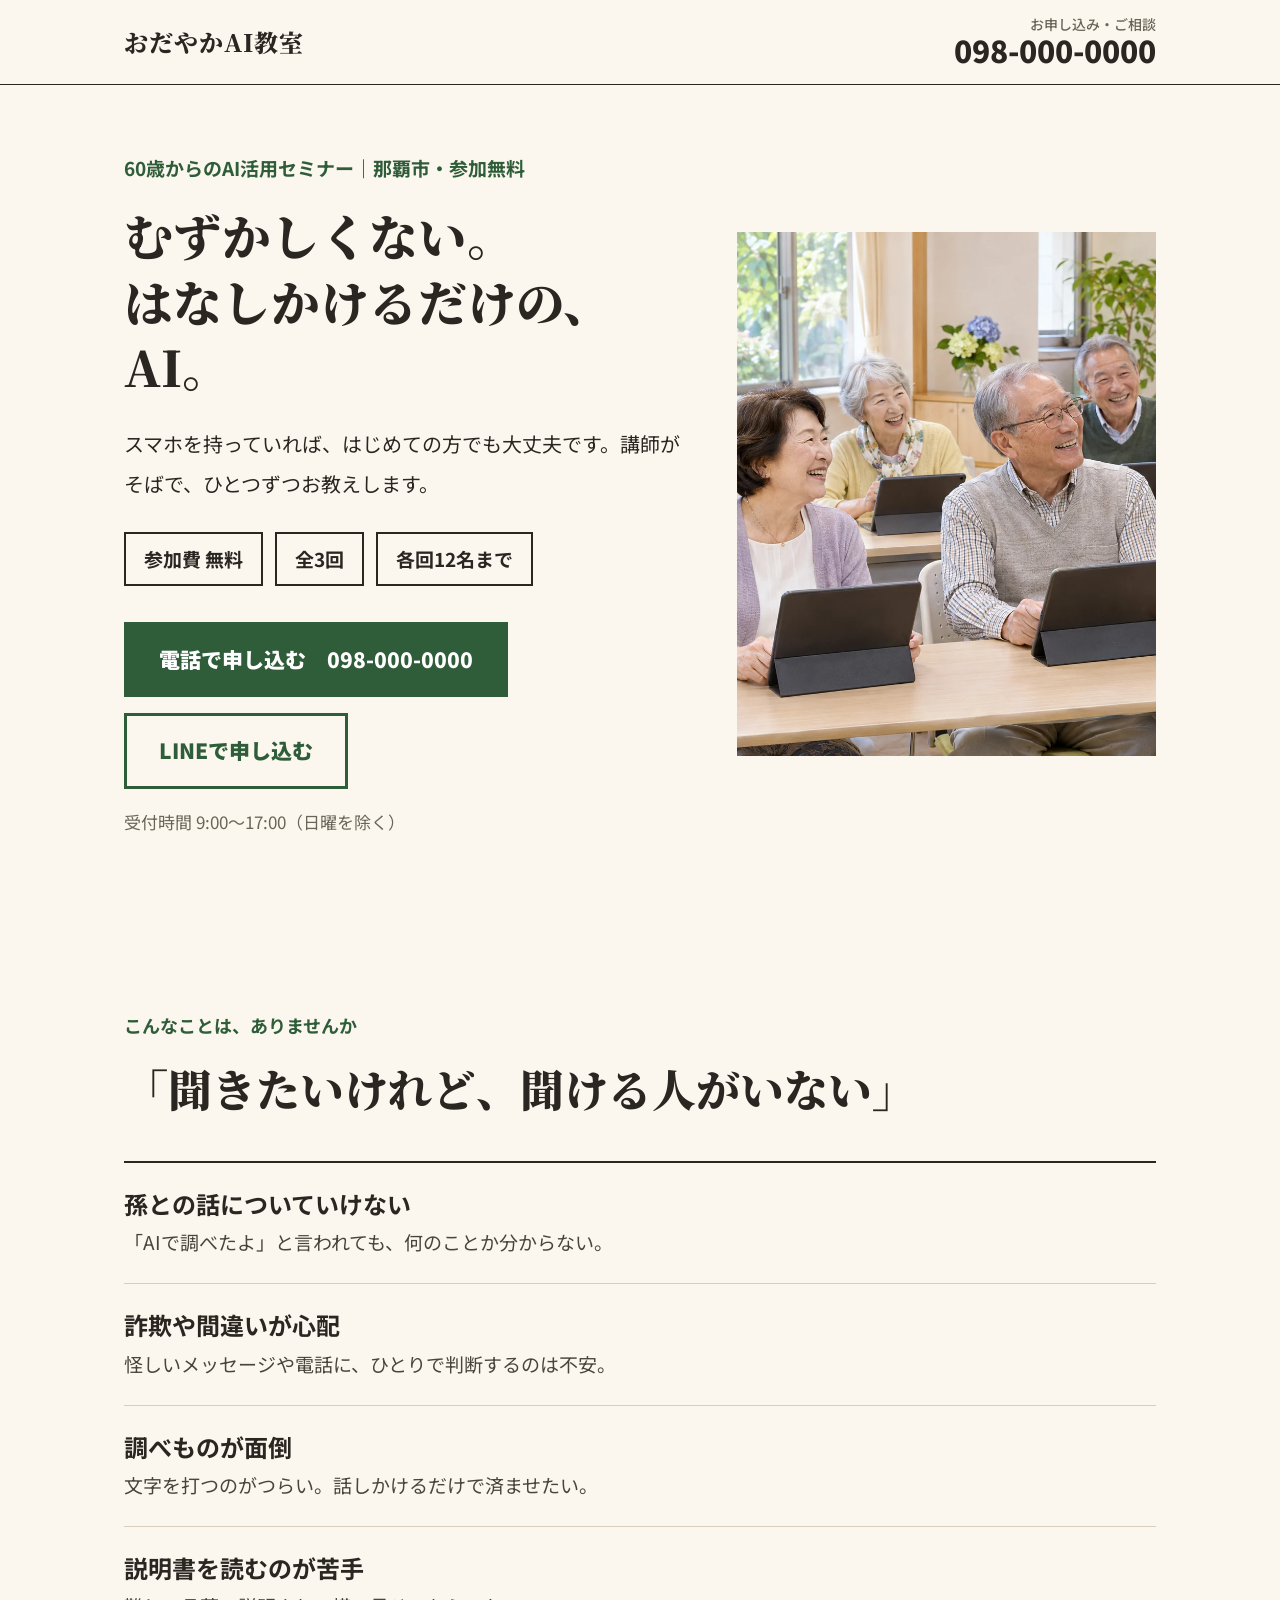
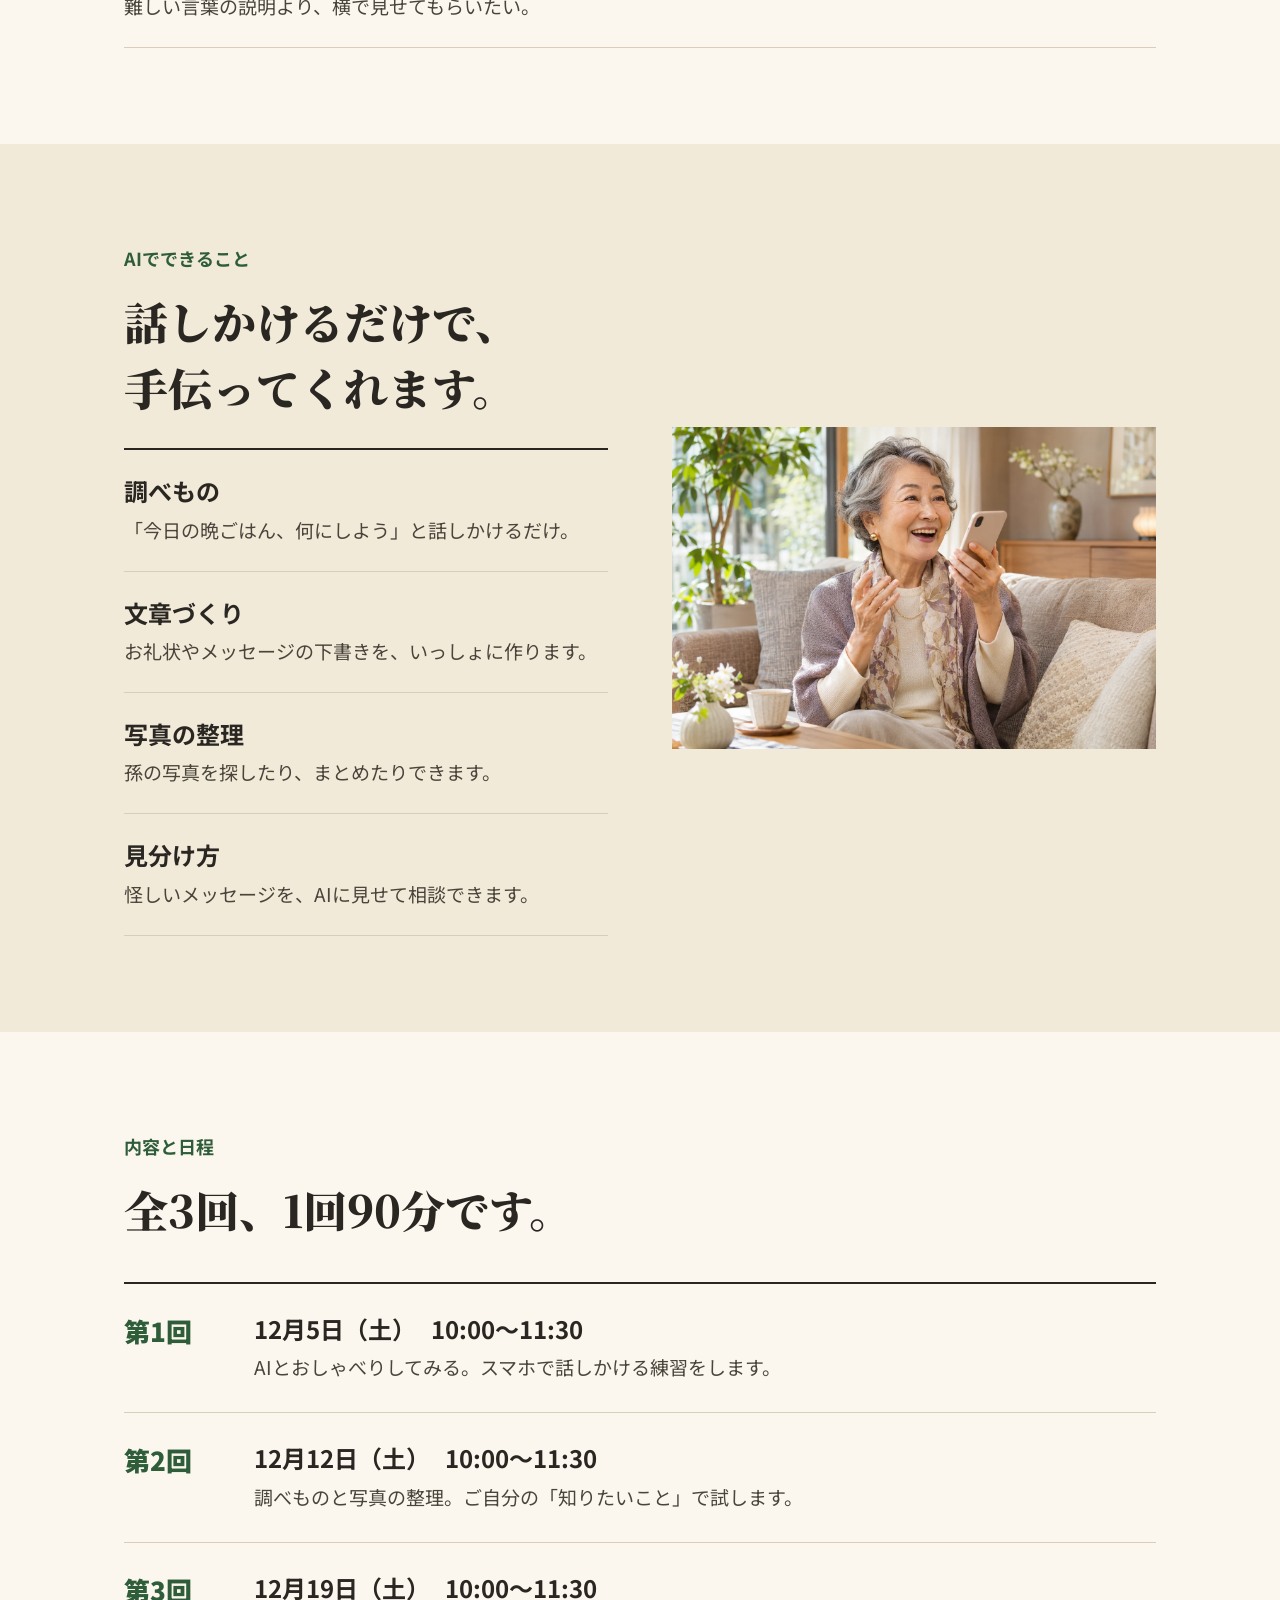
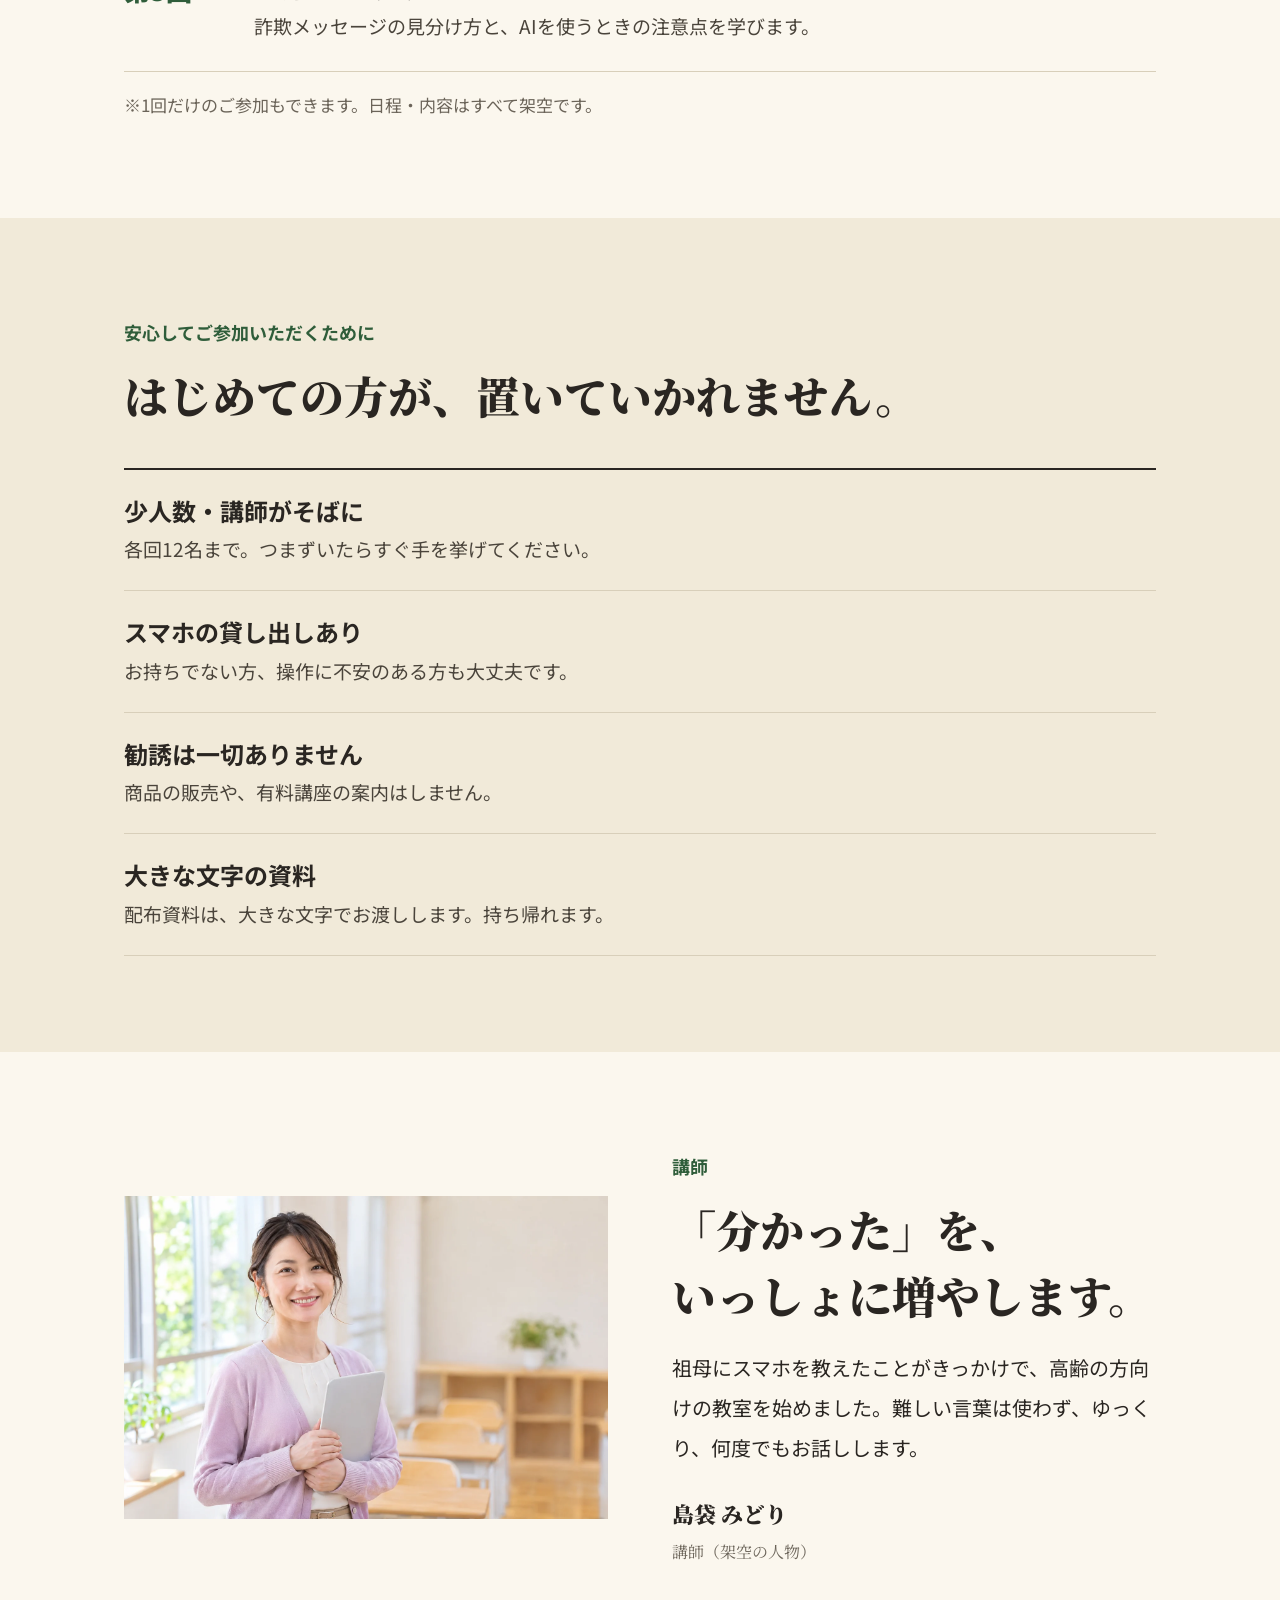
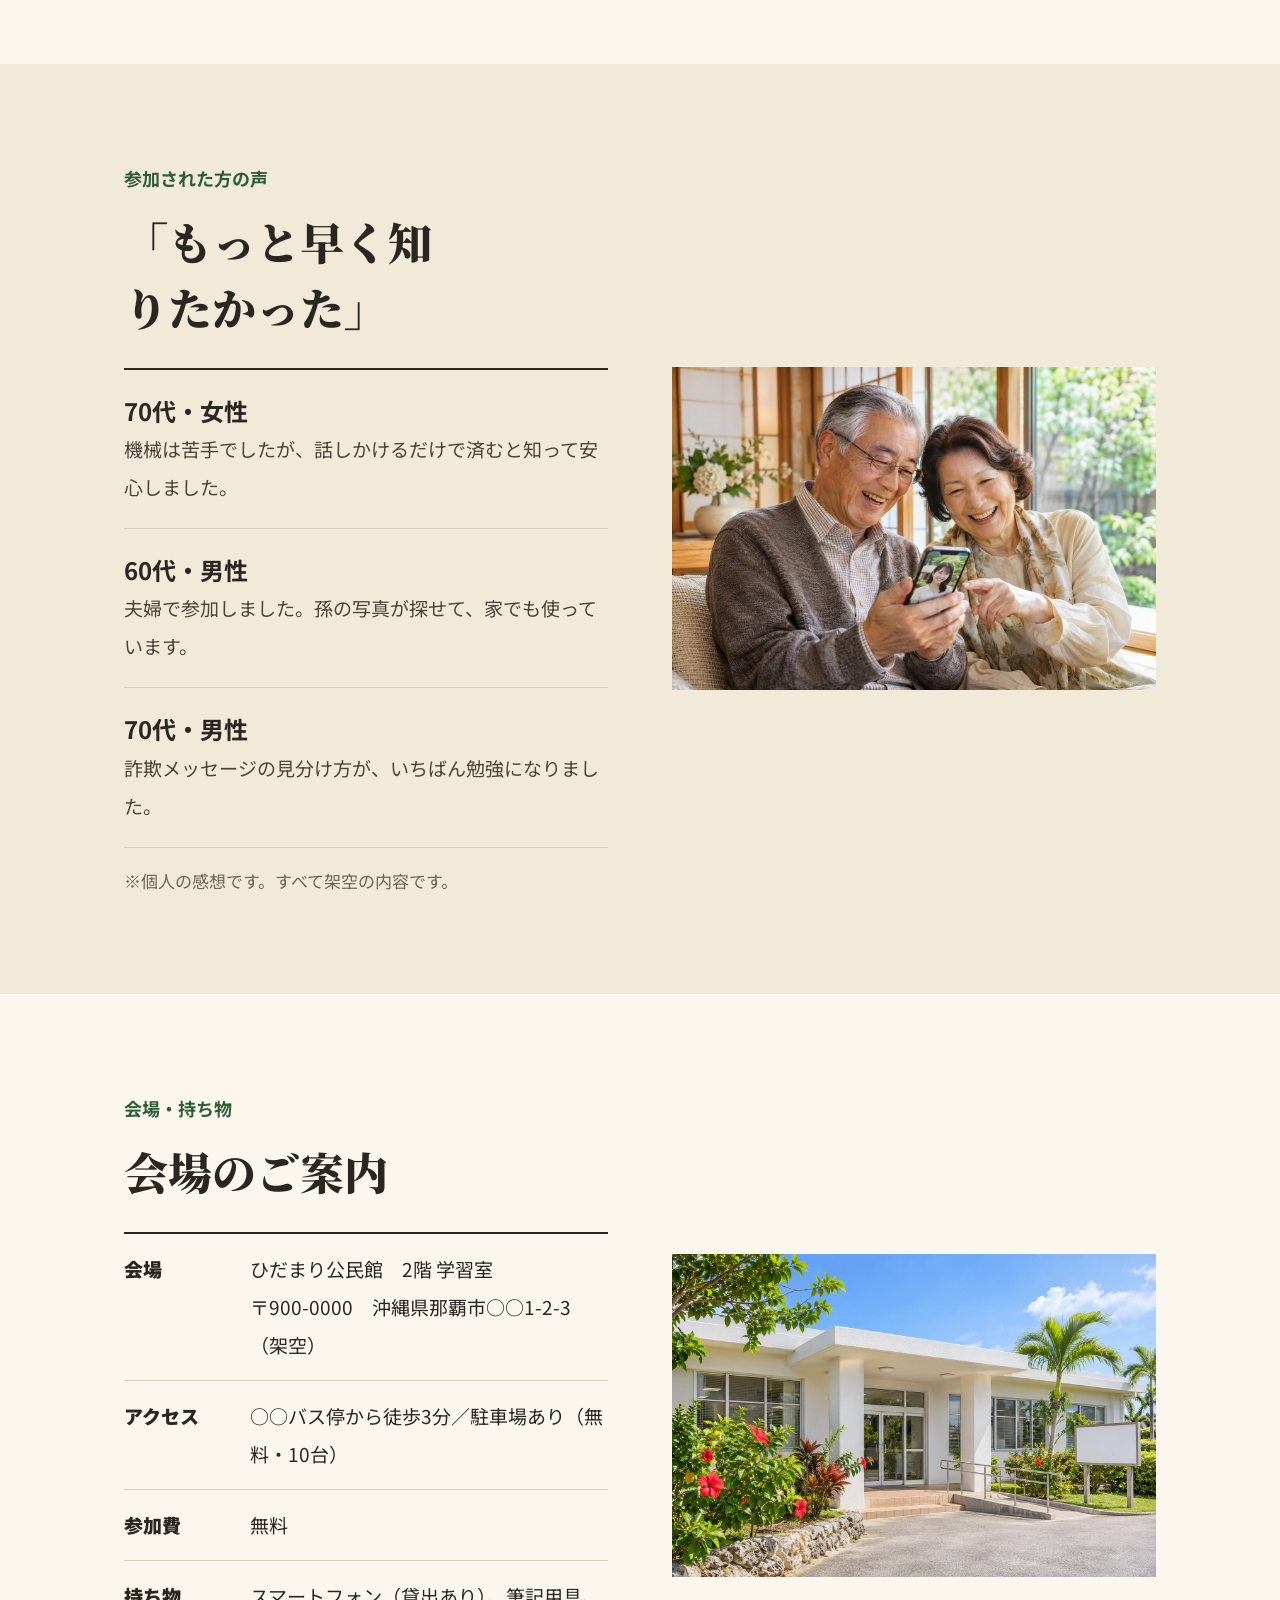
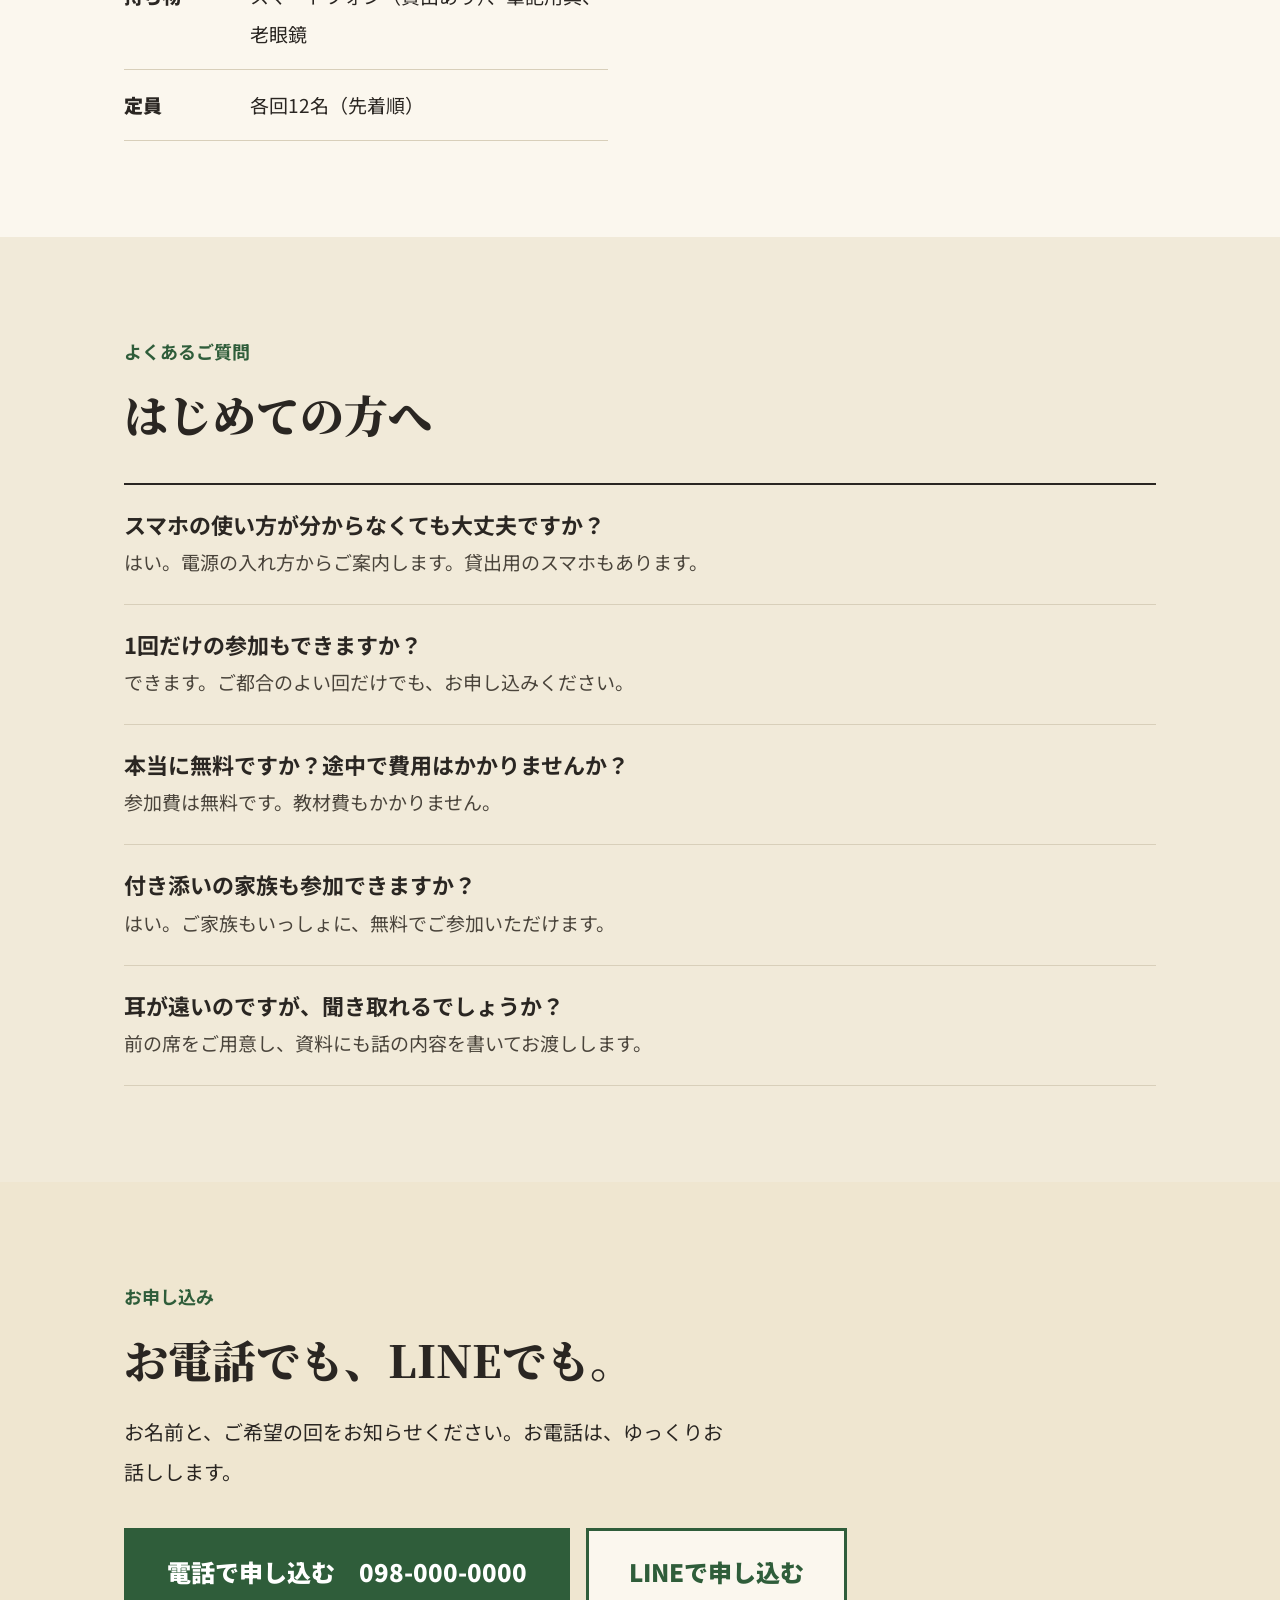
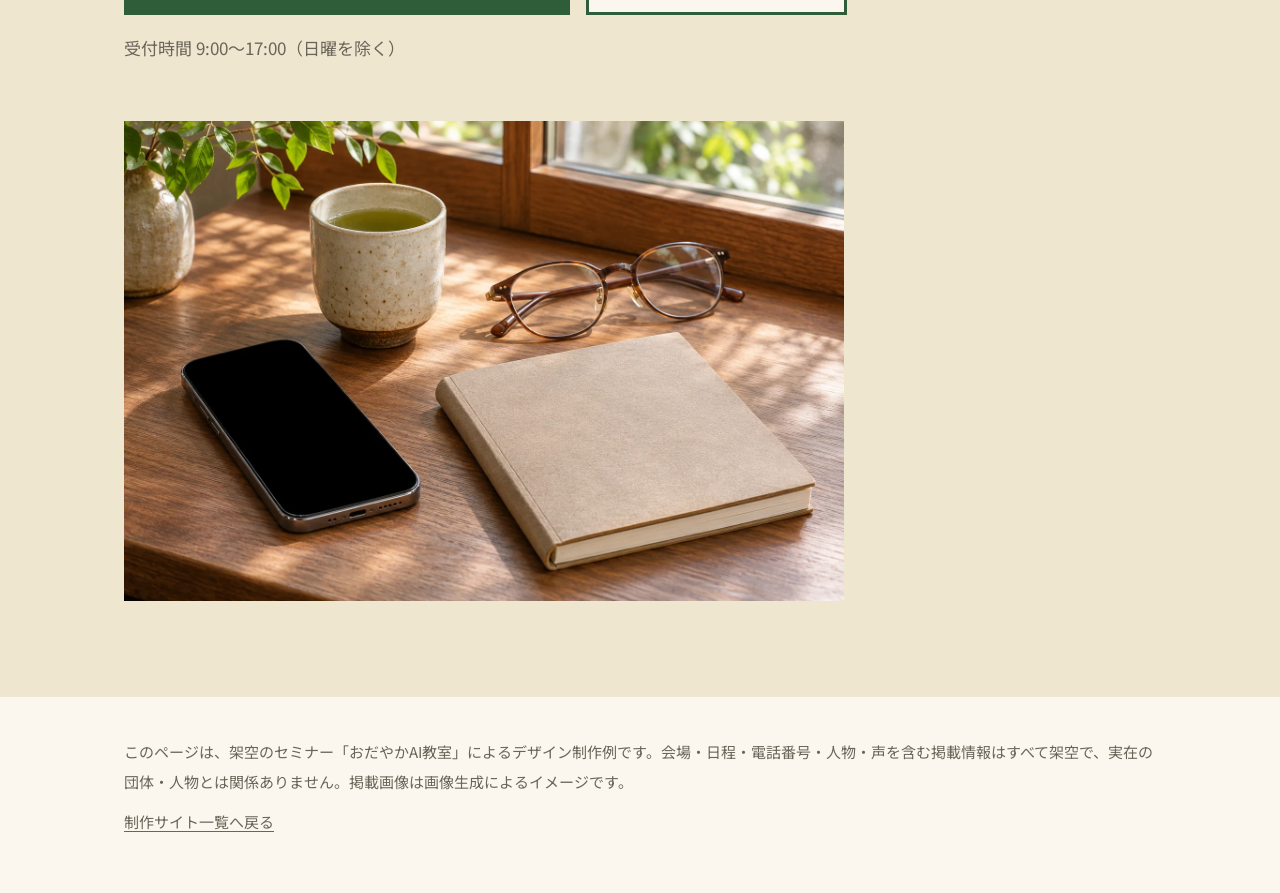
==== index.html @ 182e0bf2 "高齢者向けAI活用セミナーLP（架空・案A）を作成 Co-Authored-By: Claude Sonnet 5.5 <noreply@anthropic.com>" ====
<!doctype html>
<html lang="ja">
<head>
<meta charset="utf-8">
<meta name="viewport" content="width=device-width, initial-scale=1">
<title>おだやかAI教室｜60歳からのAI活用セミナー（那覇市・参加無料）</title>
<meta name="description" content="60歳からのAI活用セミナー。スマホに話しかけるだけのAIを、講師がそばでお教えします。那覇市・参加無料・全3回。※架空のセミナーによるデザイン制作例です。">
<link rel="canonical" href="https://agarieyrn-create.github.io/ai-seminar-lp/">
<meta property="og:type" content="website">
<meta property="og:locale" content="ja_JP">
<meta property="og:title" content="はじめてのAI教室｜60歳からのAI活用セミナー（架空）">
<meta property="og:description" content="60歳からのAI活用セミナー。スマホに話しかけるだけのAIを、講師がそばでお教えします。那覇市・参加無料・全3回。※架空のセミナーによるデザイン制作例です。">
<meta property="og:url" content="https://agarieyrn-create.github.io/ai-seminar-lp/">
<meta property="og:image" content="https://agarieyrn-create.github.io/ai-seminar-lp/images/ogp.jpg">
<meta name="twitter:card" content="summary_large_image">
<link rel="icon" href="data:image/svg+xml,%3Csvg xmlns='http://www.w3.org/2000/svg' viewBox='0 0 32 32'%3E%3Crect width='32' height='32' fill='%232f5d3a'/%3E%3C/svg%3E">
<link rel="preload" as="image" href="images/hero.webp">
<link rel="preconnect" href="https://fonts.googleapis.com">
<link rel="preconnect" href="https://fonts.gstatic.com" crossorigin>
<link href="https://fonts.googleapis.com/css2?family=Noto+Sans+JP:wght@400;500;700;900&family=Noto+Serif+JP:wght@700;900&display=swap" rel="stylesheet">
<link rel="stylesheet" href="style.css">
</head>
<body>
<header>
  <div class="wrap">
    <a class="brand" href="#top">おだやかAI教室</a>
    <a class="tel-h" href="tel:0980000000"><small>お申し込み・ご相談</small>098-000-0000</a>
  </div>
</header>

<main id="top">
  <section class="hero">
    <div class="wrap hero-grid">
      <div class="copy">
        <p class="sub">60歳からのAI活用セミナー｜那覇市・参加無料</p>
        <h1><span>むずかしくない。</span><span>はなしかけるだけの、</span><span>AI。</span></h1>
        <p class="lead">スマホを持っていれば、はじめての方でも大丈夫です。講師がそばで、ひとつずつお教えします。</p>
        <ul class="badges">
          <li>参加費 無料</li>
          <li>全3回</li>
          <li>各回12名まで</li>
        </ul>
        <div class="actions">
          <a class="btn primary" href="tel:0980000000">電話で申し込む　<span class="num">098-000-0000</span></a>
          <a class="btn" href="#" data-link="line">LINEで申し込む</a>
        </div>
        <p class="note">受付時間 9:00〜17:00（日曜を除く）</p>
      </div>
      <img class="hero-img" src="images/hero.webp" width="1536" height="1024" alt="公民館の教室で、タブレットを前に笑顔の参加者と、横で教える講師" fetchpriority="high" decoding="async">
    </div>
  </section>

  <section class="sec" id="worry">
    <div class="wrap">
      <p class="label">こんなことは、ありませんか</p>
      <h2>「聞きたいけれど、聞ける人がいない」</h2>
      <ul class="list">
        <li><b>孫との話についていけない</b><span>「AIで調べたよ」と言われても、何のことか分からない。</span></li>
        <li><b>詐欺や間違いが心配</b><span>怪しいメッセージや電話に、ひとりで判断するのは不安。</span></li>
        <li><b>調べものが面倒</b><span>文字を打つのがつらい。話しかけるだけで済ませたい。</span></li>
        <li><b>説明書を読むのが苦手</b><span>難しい言葉の説明より、横で見せてもらいたい。</span></li>
      </ul>
    </div>
  </section>

  <section class="sec tint" id="can">
    <div class="wrap split">
      <div>
        <p class="label">AIでできること</p>
        <h2>話しかけるだけで、<br>手伝ってくれます。</h2>
        <ul class="list compact">
          <li><b>調べもの</b><span>「今日の晩ごはん、何にしよう」と話しかけるだけ。</span></li>
          <li><b>文章づくり</b><span>お礼状やメッセージの下書きを、いっしょに作ります。</span></li>
          <li><b>写真の整理</b><span>孫の写真を探したり、まとめたりできます。</span></li>
          <li><b>見分け方</b><span>怪しいメッセージを、AIに見せて相談できます。</span></li>
        </ul>
      </div>
      <img src="images/phone.webp" width="1536" height="1024" alt="スマートフォンに話しかけて、嬉しそうに笑う女性" loading="lazy" decoding="async">
    </div>
  </section>

  <section class="sec" id="schedule">
    <div class="wrap">
      <p class="label">内容と日程</p>
      <h2>全3回、1回90分です。</h2>
      <ol class="steps">
        <li><span class="no">第1回</span><div><b>12月5日（土） <span class="t">10:00〜11:30</span></b><p>AIとおしゃべりしてみる。スマホで話しかける練習をします。</p></div></li>
        <li><span class="no">第2回</span><div><b>12月12日（土） <span class="t">10:00〜11:30</span></b><p>調べものと写真の整理。ご自分の「知りたいこと」で試します。</p></div></li>
        <li><span class="no">第3回</span><div><b>12月19日（土） <span class="t">10:00〜11:30</span></b><p>詐欺メッセージの見分け方と、AIを使うときの注意点を学びます。</p></div></li>
      </ol>
      <p class="note">※1回だけのご参加もできます。日程・内容はすべて架空です。</p>
    </div>
  </section>

  <section class="sec tint" id="safe">
    <div class="wrap">
      <p class="label">安心してご参加いただくために</p>
      <h2>はじめての方が、置いていかれません。</h2>
      <ul class="list">
        <li><b>少人数・講師がそばに</b><span>各回12名まで。つまずいたらすぐ手を挙げてください。</span></li>
        <li><b>スマホの貸し出しあり</b><span>お持ちでない方、操作に不安のある方も大丈夫です。</span></li>
        <li><b>勧誘は一切ありません</b><span>商品の販売や、有料講座の案内はしません。</span></li>
        <li><b>大きな文字の資料</b><span>配布資料は、大きな文字でお渡しします。持ち帰れます。</span></li>
      </ul>
    </div>
  </section>

  <section class="sec" id="teacher">
    <div class="wrap split rev">
      <img class="port" src="images/instructor.webp" width="1536" height="1024" alt="講師の島袋さん。タブレットを持って、やさしくほほえんでいる" loading="lazy" decoding="async">
      <div>
        <p class="label">講師</p>
        <h2>「分かった」を、<br>いっしょに増やします。</h2>
        <p class="lead">祖母にスマホを教えたことがきっかけで、高齢の方向けの教室を始めました。難しい言葉は使わず、ゆっくり、何度でもお話しします。</p>
        <p class="name">島袋 みどり<span>講師（架空の人物）</span></p>
      </div>
    </div>
  </section>

  <section class="sec tint" id="voice">
    <div class="wrap split">
      <div>
        <p class="label">参加された方の声</p>
        <h2>「もっと早く知りたかった」</h2>
        <ul class="list compact">
          <li><b>70代・女性</b><span>機械は苦手でしたが、話しかけるだけで済むと知って安心しました。</span></li>
          <li><b>60代・男性</b><span>夫婦で参加しました。孫の写真が探せて、家でも使っています。</span></li>
          <li><b>70代・男性</b><span>詐欺メッセージの見分け方が、いちばん勉強になりました。</span></li>
        </ul>
        <p class="note">※個人の感想です。すべて架空の内容です。</p>
      </div>
      <img src="images/couple.webp" width="1536" height="1024" alt="ひとつのスマートフォンをいっしょにのぞき込む、ご夫婦" loading="lazy" decoding="async">
    </div>
  </section>

  <section class="sec" id="info">
    <div class="wrap split">
      <div>
        <p class="label">会場・持ち物</p>
        <h2>会場のご案内</h2>
        <dl class="info">
          <div><dt>会場</dt><dd>ひだまり公民館　2階 学習室<br>〒900-0000　沖縄県那覇市○○1-2-3（架空）</dd></div>
          <div><dt>アクセス</dt><dd>○○バス停から徒歩3分／駐車場あり（無料・10台）</dd></div>
          <div><dt>参加費</dt><dd>無料</dd></div>
          <div><dt>持ち物</dt><dd>スマートフォン（貸出あり）、筆記用具、老眼鏡</dd></div>
          <div><dt>定員</dt><dd>各回12名（先着順）</dd></div>
        </dl>
      </div>
      <img src="images/venue.webp" width="1536" height="1024" alt="白い壁に植栽のある、小さな公民館の外観" loading="lazy" decoding="async">
    </div>
  </section>

  <section class="sec tint" id="faq">
    <div class="wrap">
      <p class="label">よくあるご質問</p>
      <h2>はじめての方へ</h2>
      <div class="faq">
        <div><b>スマホの使い方が分からなくても大丈夫ですか？</b><span>はい。電源の入れ方からご案内します。貸出用のスマホもあります。</span></div>
        <div><b>1回だけの参加もできますか？</b><span>できます。ご都合のよい回だけでも、お申し込みください。</span></div>
        <div><b>本当に無料ですか？途中で費用はかかりませんか？</b><span>参加費は無料です。教材費もかかりません。</span></div>
        <div><b>付き添いの家族も参加できますか？</b><span>はい。ご家族もいっしょに、無料でご参加いただけます。</span></div>
        <div><b>耳が遠いのですが、聞き取れるでしょうか？</b><span>前の席をご用意し、資料にも話の内容を書いてお渡しします。</span></div>
      </div>
    </div>
  </section>

  <section class="sec cta" id="apply">
    <div class="wrap">
      <p class="label">お申し込み</p>
      <h2>お電話でも、LINEでも。</h2>
      <p class="lead">お名前と、ご希望の回をお知らせください。お電話は、ゆっくりお話しします。</p>
      <div class="actions">
        <a class="btn primary big" href="tel:0980000000">電話で申し込む　<span class="num">098-000-0000</span></a>
        <a class="btn big" href="#" data-link="line">LINEで申し込む</a>
      </div>
      <p class="note">受付時間 9:00〜17:00（日曜を除く）</p>
      <img class="desk" src="images/desk.webp" width="1536" height="1024" alt="窓辺の机に置かれた、スマートフォンと湯のみ、老眼鏡" loading="lazy" decoding="async">
    </div>
  </section>
</main>

<footer>
  <div class="wrap">このページは、架空のセミナー「おだやかAI教室」によるデザイン制作例です。会場・日程・電話番号・人物・声を含む掲載情報はすべて架空で、実在の団体・人物とは関係ありません。掲載画像は画像生成によるイメージです。
    <p class="back"><a href="https://agarieyrn-create.github.io/">制作サイト一覧へ戻る</a></p></div>
</footer>

<nav class="bar" aria-label="お申し込み">
  <a class="main" href="tel:0980000000">電話で申し込む</a>
  <a href="#" data-link="line">LINE</a>
</nav>

<script src="links.js" defer></script>
</body>
</html>
---- style.css ----
*{box-sizing:border-box;margin:0;padding:0}
html{scroll-behavior:smooth}
body{font-family:"Noto Sans JP",sans-serif;color:var(--ink);background:var(--paper);line-height:2;font-size:20px;-webkit-font-smoothing:antialiased}
img{display:block;max-width:100%;height:auto}
a{color:inherit}
h1,h2,h3{text-wrap:balance}
.wrap{max-width:1080px;margin:0 auto;padding:0 var(--gutter)}

header{background:var(--paper);border-bottom:2px solid var(--ink);position:relative;z-index:5}
header .wrap{display:flex;justify-content:space-between;align-items:center;min-height:84px;gap:16px}
.brand{font-weight:900;font-size:24px;text-decoration:none;letter-spacing:.04em}
.tel-h{text-decoration:none;font-weight:900;font-size:30px;line-height:1.2;text-align:right;white-space:nowrap}
.tel-h small{display:block;font-size:14px;font-weight:500;color:var(--mute)}

.btn{display:inline-block;text-decoration:none;font-weight:900;font-size:21px;line-height:1.4;padding:20px 32px;border:3px solid var(--accent);color:var(--accent);background:var(--paper);text-align:center}
.btn.primary{background:var(--accent);color:#fff}
.btn .num{white-space:nowrap}
.btn:hover{filter:brightness(.92)}
.btn.big{font-size:24px;padding:24px 40px}
.actions{display:flex;flex-wrap:wrap;gap:16px;margin-top:36px}
.note{margin-top:16px;font-size:17px;color:var(--mute)}

.hero{padding:64px 0 72px;background:var(--hero)}
.hero-grid{display:grid;grid-template-columns:1fr;gap:40px}
.hero .sub{font-size:19px;font-weight:700;color:var(--accent);margin-bottom:16px}
.hero h1{font-size:clamp(40px,6vw,68px);line-height:1.35;font-weight:900}
.hero h1 span{display:block}
.hero .lead{margin-top:24px;max-width:28em}
.badges{list-style:none;display:flex;flex-wrap:wrap;gap:12px;margin-top:28px}
.badges li{border:2px solid var(--ink);padding:6px 18px;font-weight:700;font-size:19px;background:var(--paper)}
.hero-img{width:100%;aspect-ratio:3/2;object-fit:cover}

.sec{padding:96px 0}
.tint{background:var(--tint)}
.label{font-size:18px;font-weight:700;color:var(--accent);margin-bottom:12px}
h2{font-size:clamp(30px,4vw,44px);line-height:1.5;font-weight:900}
.lead{margin-top:20px;max-width:30em}
.split{display:grid;grid-template-columns:1fr 1fr;gap:64px;align-items:center}
.split.rev{grid-template-columns:1fr 1fr}
.split img{width:100%;aspect-ratio:3/2;object-fit:cover}

.list{list-style:none;margin-top:40px;border-top:2px solid var(--ink)}
.list li{padding:22px 0;border-bottom:1px solid var(--line)}
.list b{display:block;font-size:24px;line-height:1.6}
.list span{display:block;font-size:19px;color:var(--sub)}
.list.compact{margin-top:28px}

.steps{list-style:none;margin-top:40px;border-top:2px solid var(--ink)}
.steps li{display:grid;grid-template-columns:110px 1fr;gap:20px;padding:26px 0;border-bottom:1px solid var(--line);align-items:start}
.steps .no{font-weight:900;font-size:26px;color:var(--accent);line-height:1.6}
.steps b{display:block;font-size:24px;line-height:1.6}
.steps b .t{display:inline-block;margin-left:.4em}
.steps p{font-size:19px;color:var(--sub)}

.name{margin-top:24px;font-weight:900;font-size:22px}
.name span{display:block;font-weight:400;font-size:16px;color:var(--mute)}

.info{margin-top:28px;border-top:2px solid var(--ink)}
.info div{display:grid;grid-template-columns:110px 1fr;gap:16px;padding:16px 0;border-bottom:1px solid var(--line);font-size:19px}
.info dt{font-weight:900}

.faq{margin-top:36px;border-top:2px solid var(--ink)}
.faq div{padding:22px 0;border-bottom:1px solid var(--line)}
.faq b{display:block;font-size:22px;line-height:1.6}
.faq span{font-size:19px;color:var(--sub)}

.cta{background:var(--cta)}
.cta .desk{margin-top:56px;width:100%;max-width:720px;aspect-ratio:3/2;object-fit:cover}

footer{padding:40px 0 56px;font-size:15px;color:var(--mute)}
footer .back{margin-top:10px}
footer .back a{text-decoration:underline;text-underline-offset:3px}
.bar{display:none}
.toast{position:fixed;left:50%;bottom:96px;transform:translateX(-50%);background:#222;color:#fff;font-size:16px;line-height:1.6;padding:12px 18px;z-index:60;max-width:calc(100% - 32px);text-align:center}

@media(max-width:820px){
  :root{--gutter:20px}
  body{font-size:19px}
  header .wrap{min-height:72px}
  .brand{font-size:19px}
  .tel-h{font-size:21px}
  .tel-h small{font-size:12px}
  .hero{padding:40px 0 48px}
  .hero h1{font-size:32px}
  .btn .num{display:block}
  .steps b{font-size:22px}
  .steps b .t{margin-left:0;display:block}
  .sec{padding:64px 0}
  .split,.split.rev{grid-template-columns:1fr;gap:32px}
  .actions .btn{flex:1 1 100%}
  .btn,.btn.big{font-size:20px;padding:20px 16px}
  .steps li{grid-template-columns:1fr;gap:4px}
  .info div{grid-template-columns:1fr;gap:2px}
  body{padding-bottom:76px}
  .bar{display:grid;grid-template-columns:2fr 1fr;position:fixed;left:0;right:0;bottom:0;z-index:20;background:var(--paper);border-top:2px solid var(--ink)}
  .bar a{text-align:center;text-decoration:none;font-size:20px;font-weight:900;padding:18px 4px}
  .bar a.main{background:var(--accent);color:#fff}
  .bar a+a{border-left:2px solid var(--ink)}
}

/* 案A：紙のようなやわらかい配色・明朝見出し・左右2分割 */
:root{--ink:#2a2622;--paper:#fbf7ee;--tint:#f1ead9;--hero:#fbf7ee;--cta:#efe6d0;--mute:#6b6459;--sub:#4a443b;--line:#d8cfba;--accent:#2f5d3a;--gutter:24px}
h1,h2,h3,.brand,.name{font-family:"Noto Serif JP",serif}
header{border-bottom:1px solid var(--ink)}
@media(min-width:821px){
  .hero-grid{grid-template-columns:1.35fr 1fr;align-items:center;gap:48px}
  .hero h1{font-size:clamp(36px,3.8vw,54px)}
  .hero-img{aspect-ratio:4/5}
}
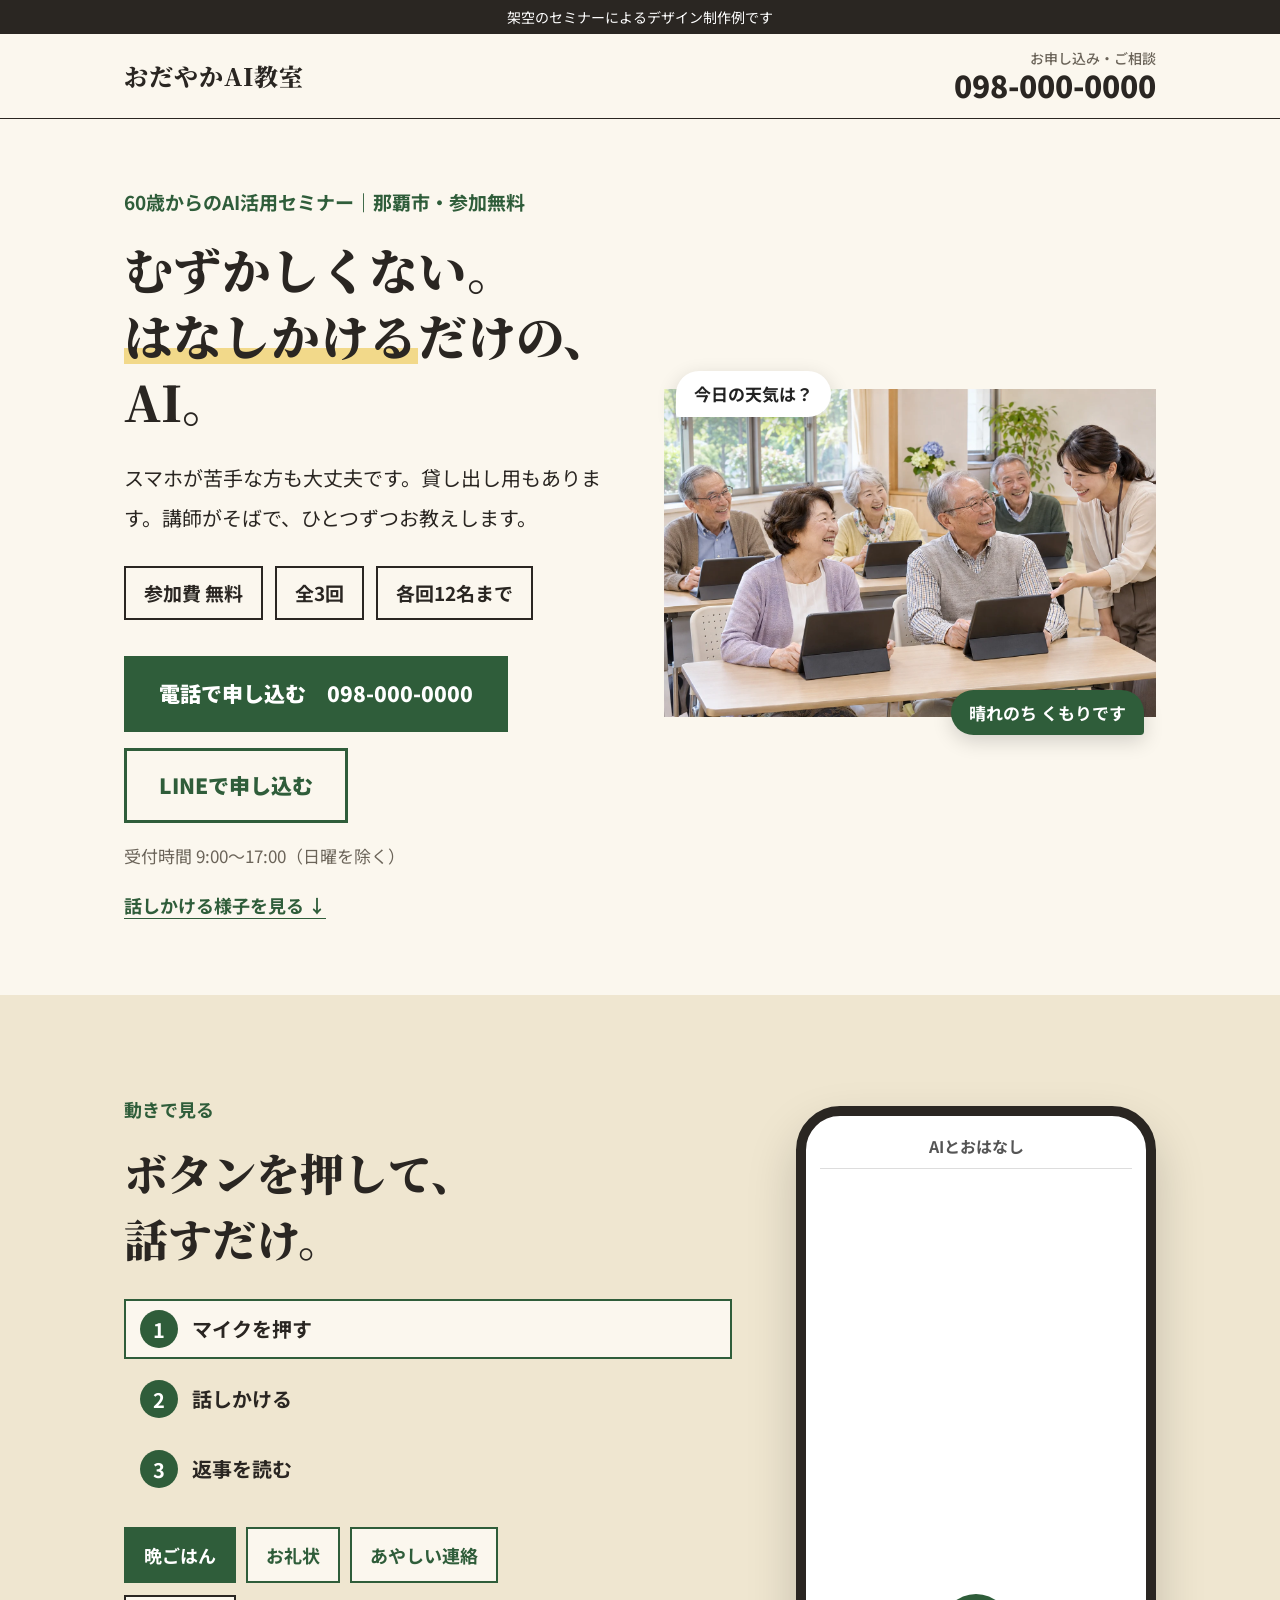
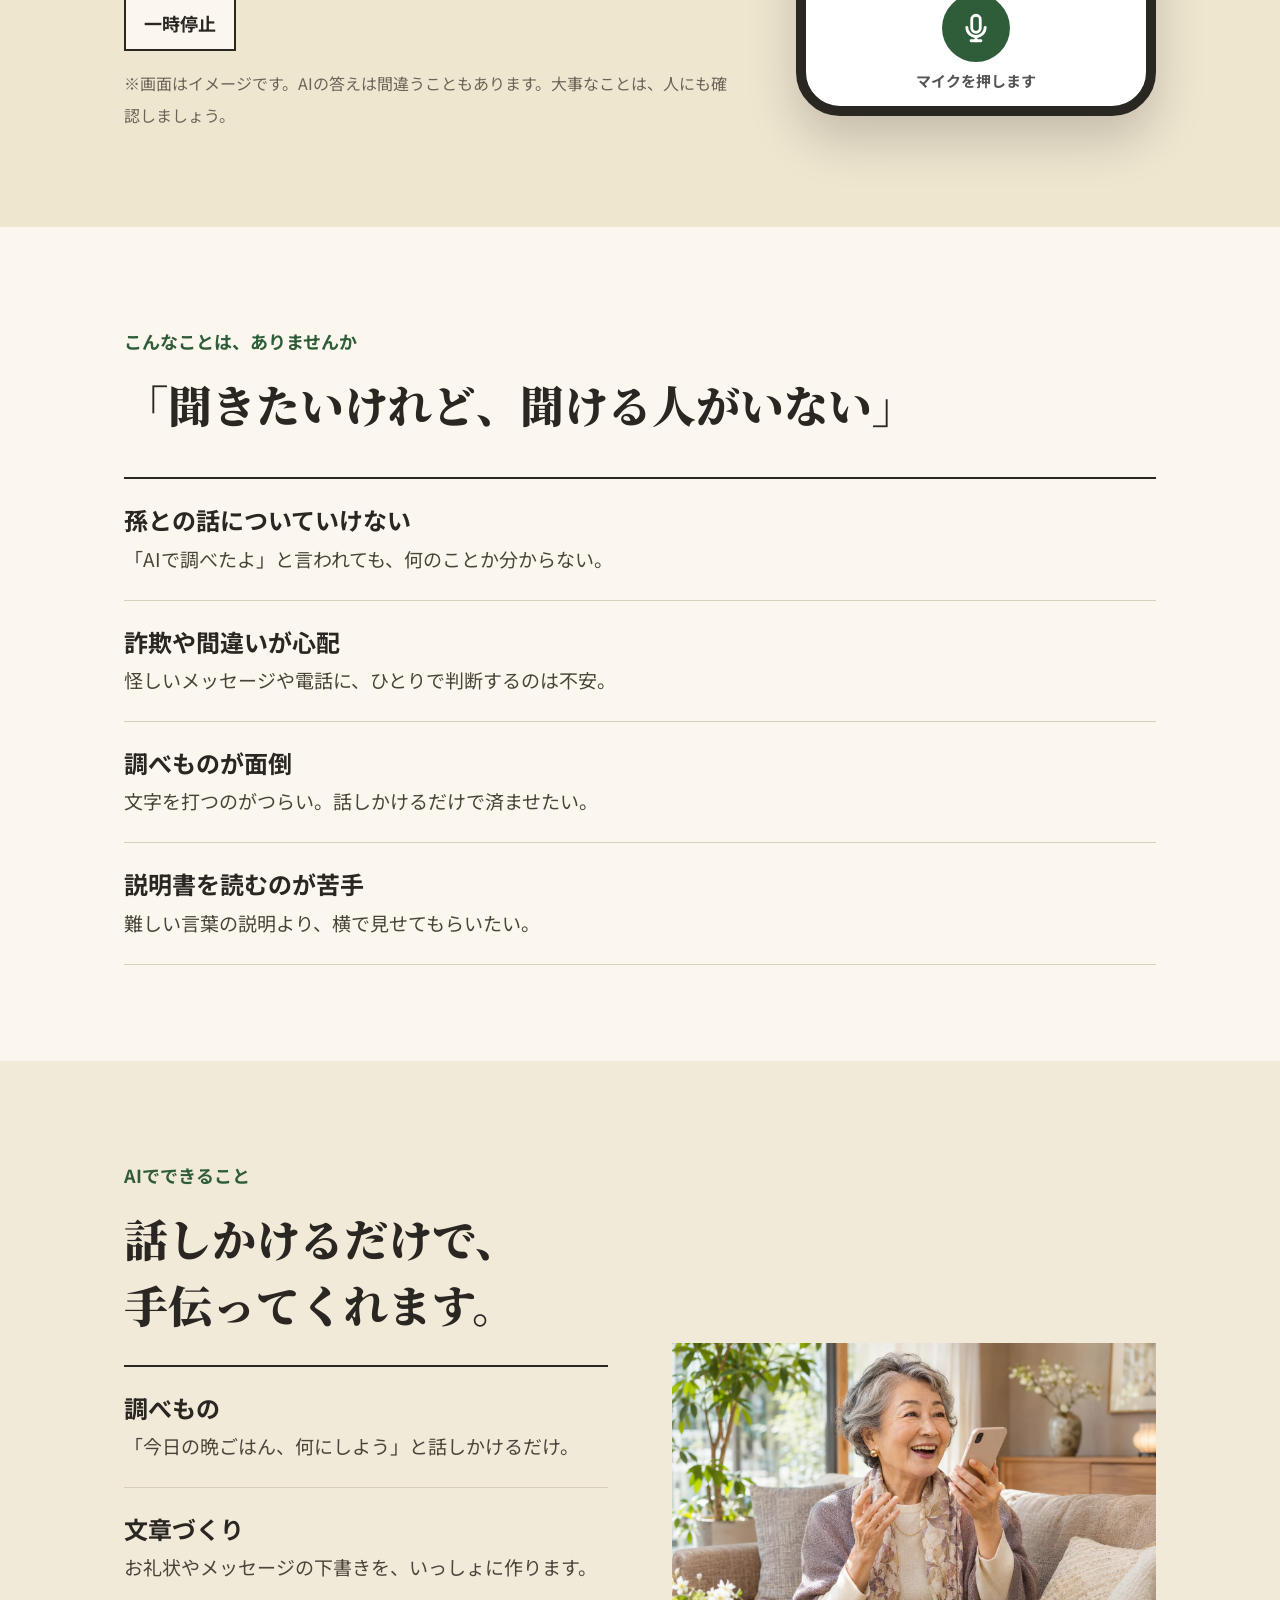
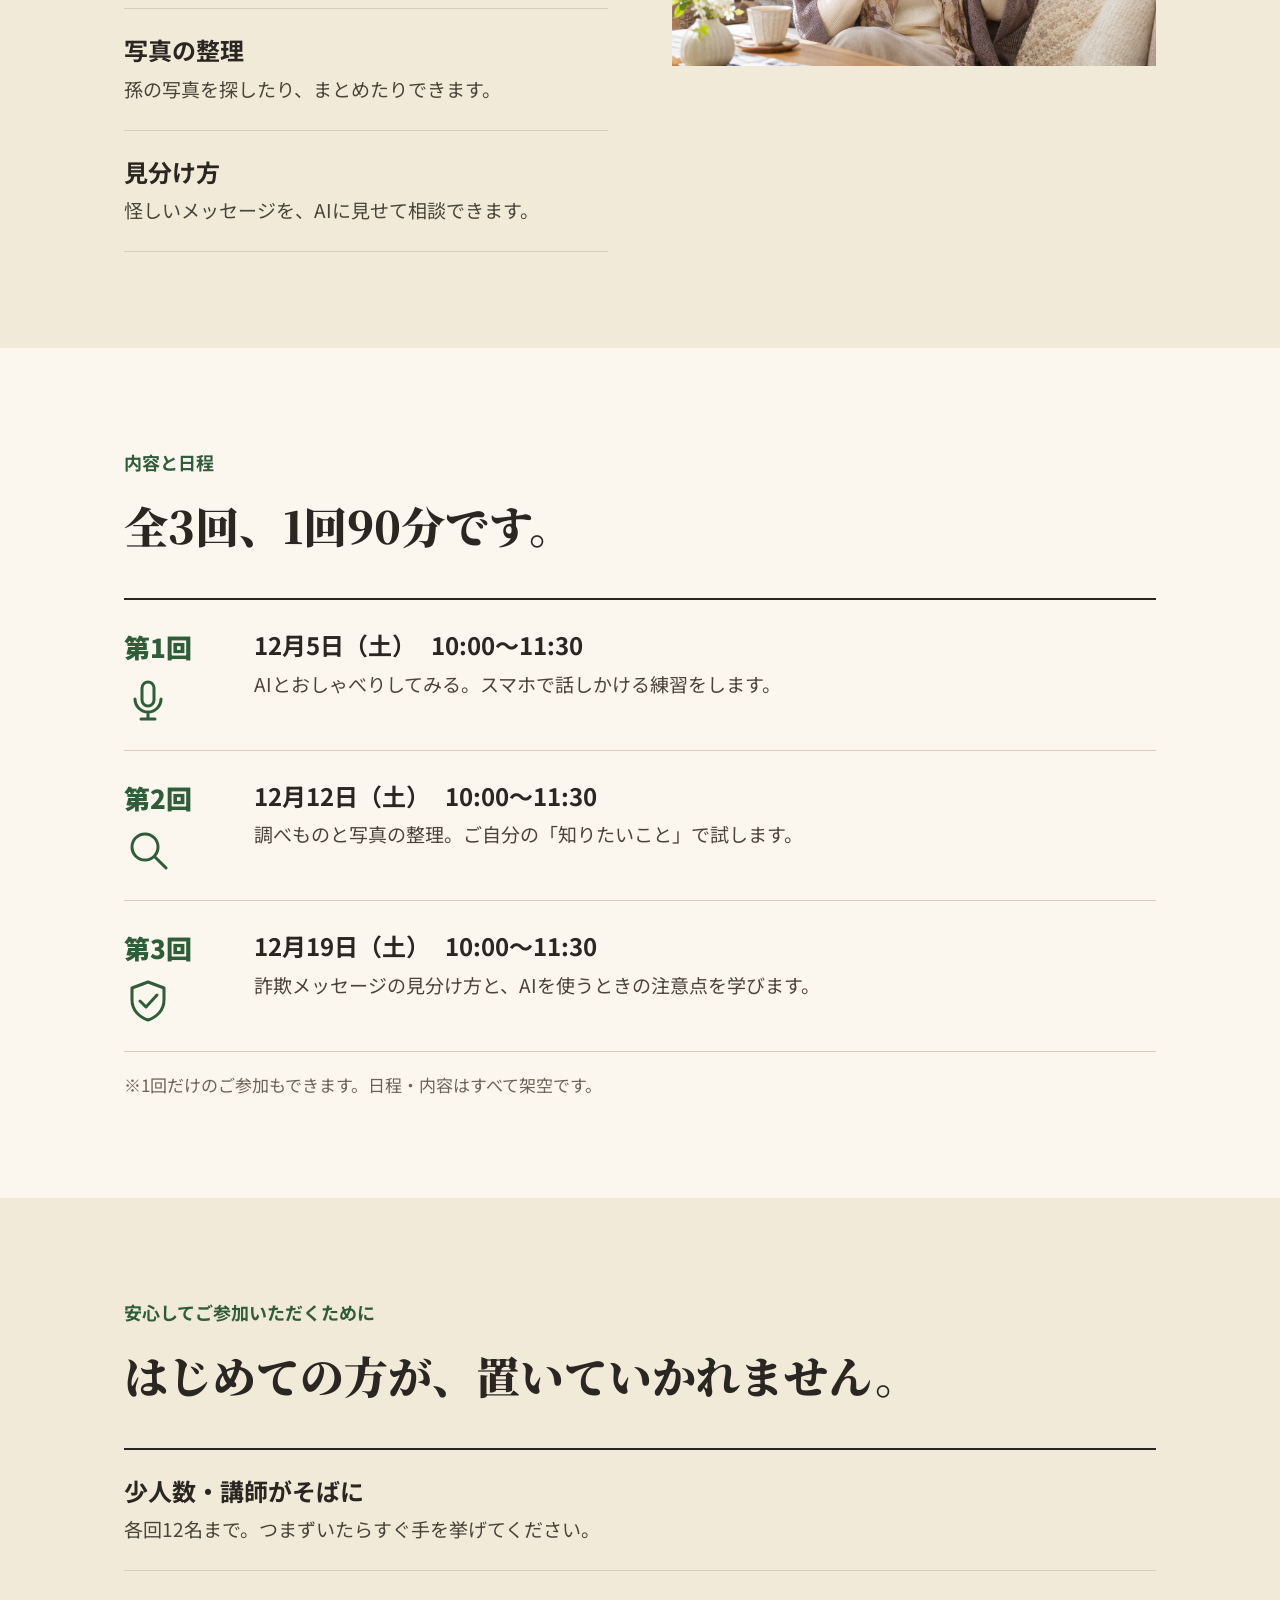
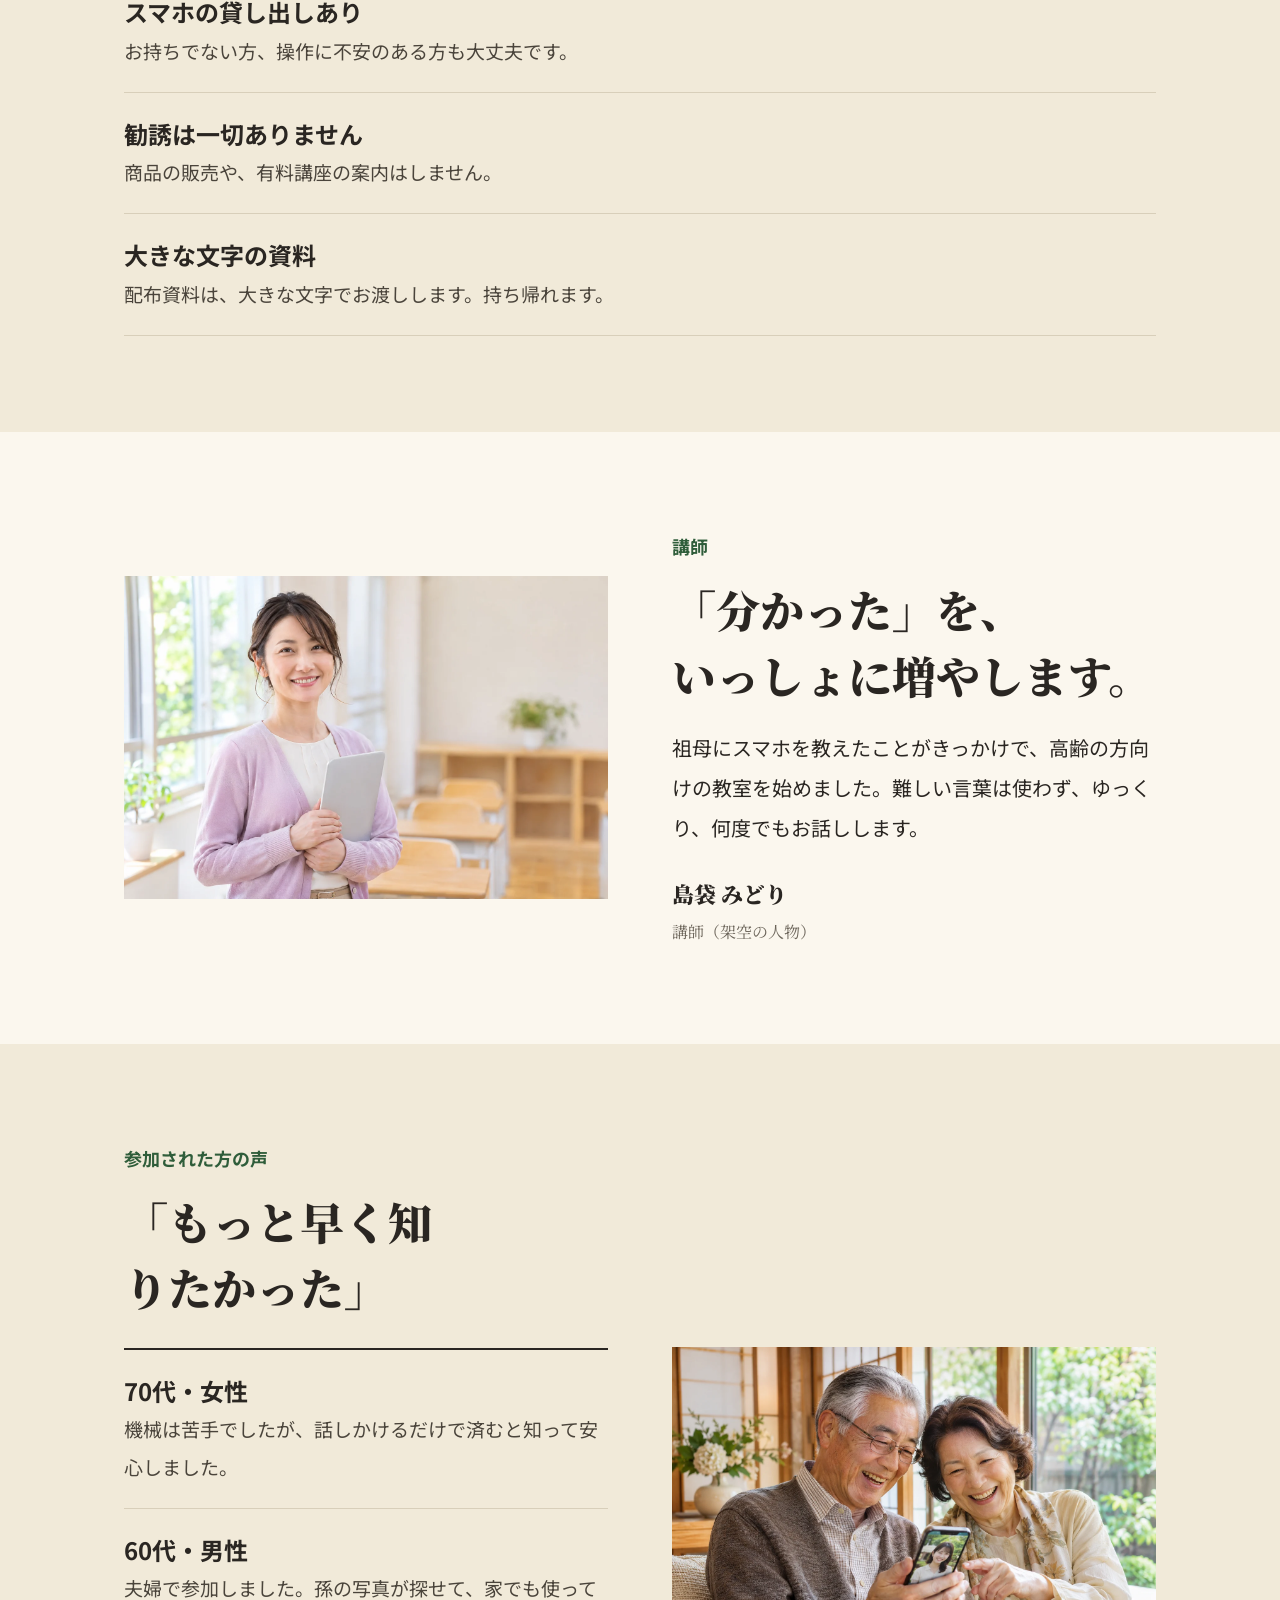
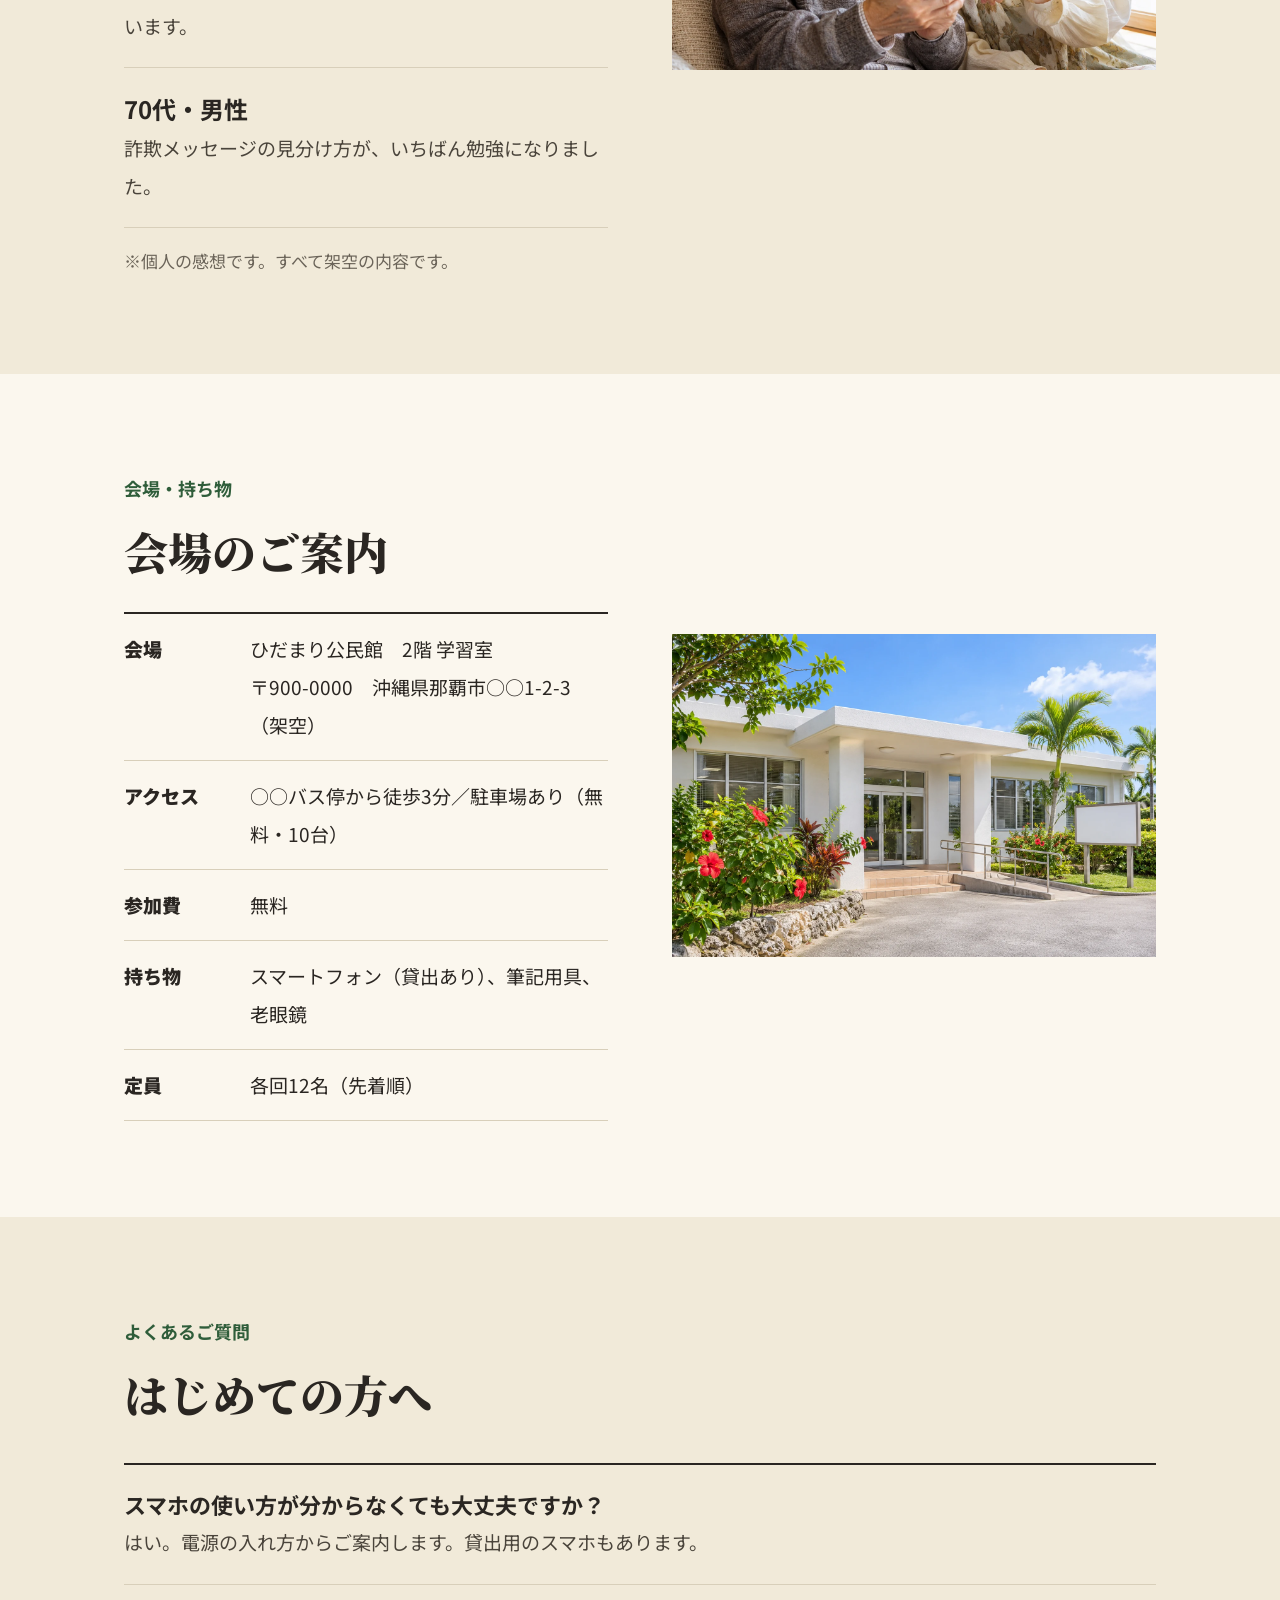
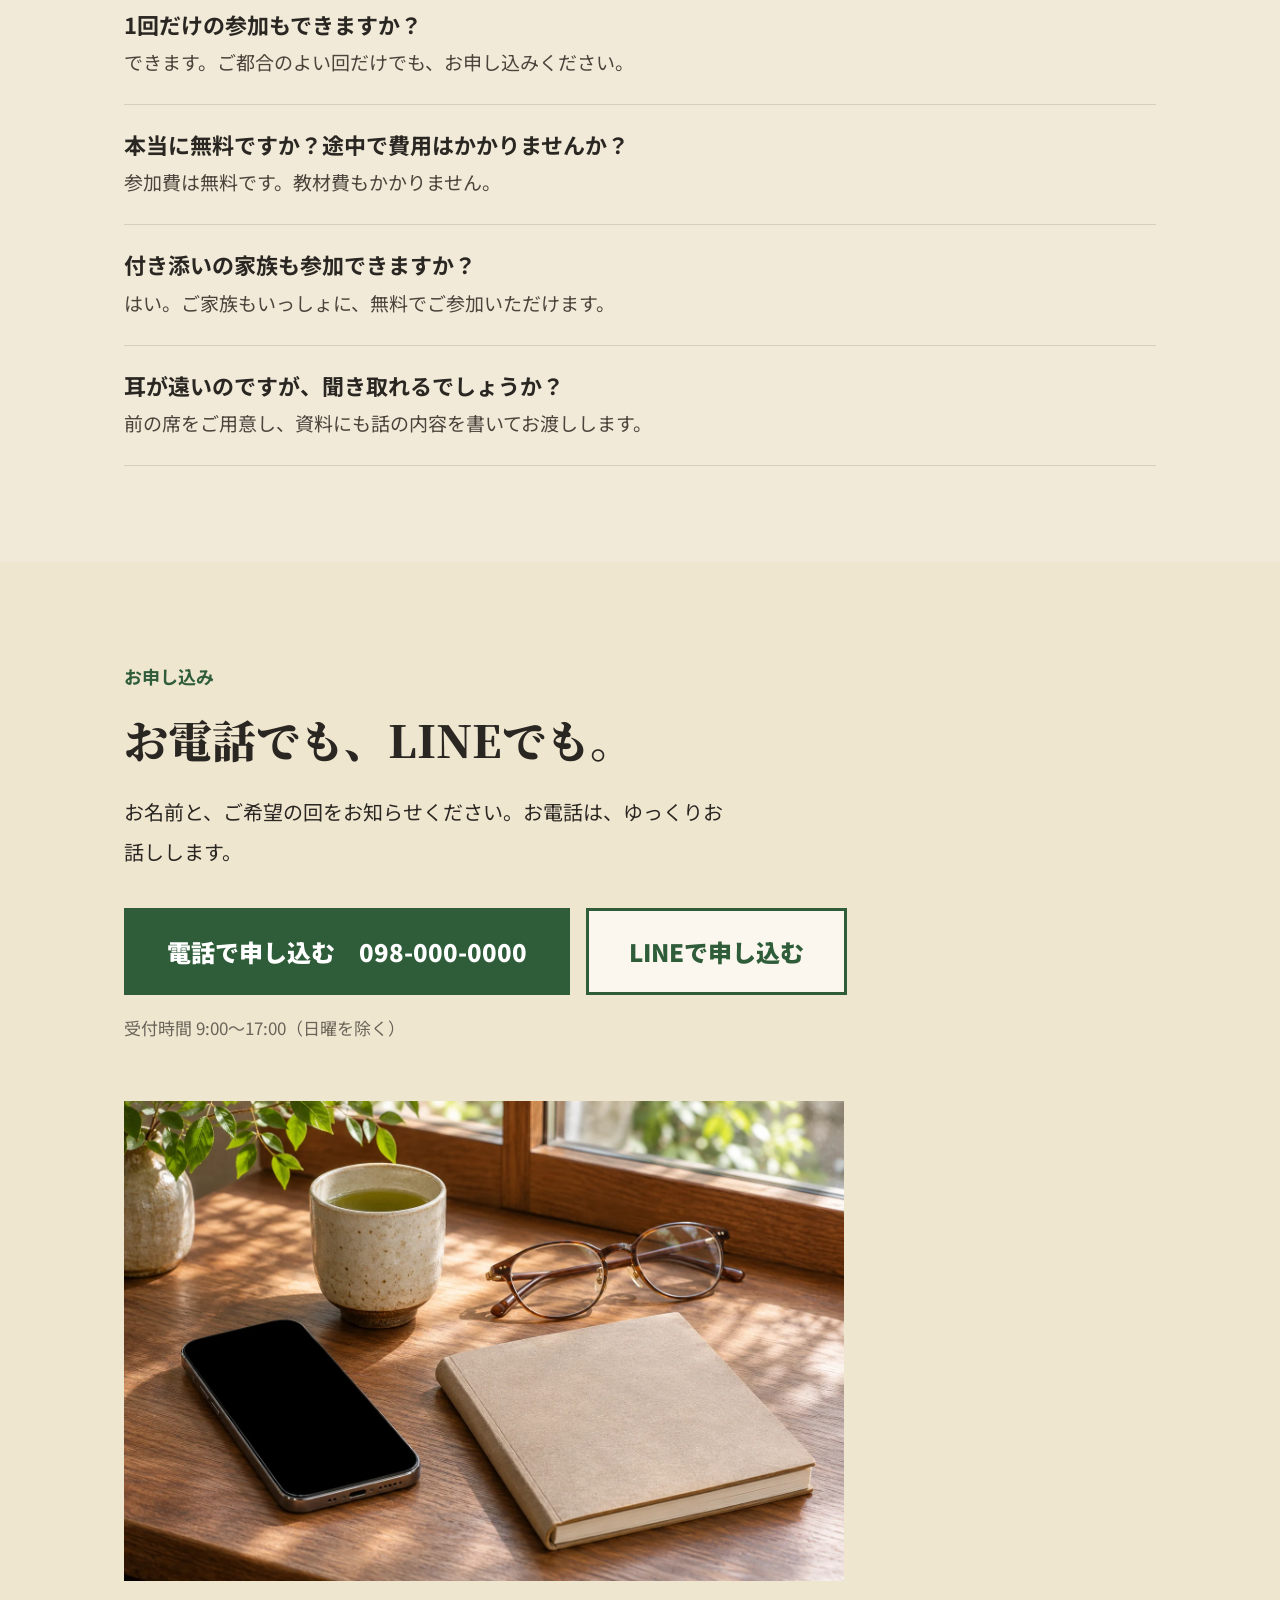
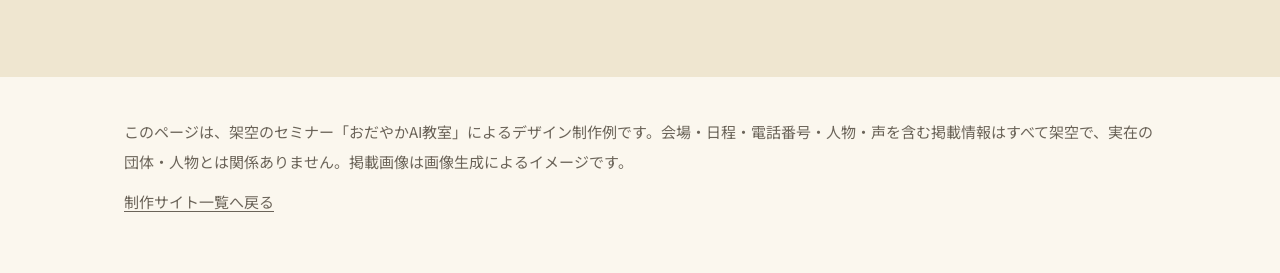
==== commit c685fe23: "表示の不具合を修正し、話しかけるデモと動きを追加 Co-Authored-By: Claude Sonnet 5.5 <noreply@anthropic.com> Claude-Session: h" ====
--- a/index.html
+++ b/index.html
@@ -8,7 +8,7 @@
 <link rel="canonical" href="https://agarieyrn-create.github.io/ai-seminar-lp/">
 <meta property="og:type" content="website">
 <meta property="og:locale" content="ja_JP">
-<meta property="og:title" content="はじめてのAI教室｜60歳からのAI活用セミナー（架空）">
+<meta property="og:title" content="おだやかAI教室｜60歳からのAI活用セミナー（架空）">
 <meta property="og:description" content="60歳からのAI活用セミナー。スマホに話しかけるだけのAIを、講師がそばでお教えします。那覇市・参加無料・全3回。※架空のセミナーによるデザイン制作例です。">
 <meta property="og:url" content="https://agarieyrn-create.github.io/ai-seminar-lp/">
 <meta property="og:image" content="https://agarieyrn-create.github.io/ai-seminar-lp/images/ogp.jpg">
@@ -21,10 +21,11 @@
 <link rel="stylesheet" href="style.css">
 </head>
 <body>
+<p class="demo">架空のセミナーによるデザイン制作例です</p>
 <header>
   <div class="wrap">
     <a class="brand" href="#top">おだやかAI教室</a>
-    <a class="tel-h" href="tel:0980000000"><small>お申し込み・ご相談</small>098-000-0000</a>
+    <a class="tel-h" href="#" data-link="tel"><small>お申し込み・ご相談</small>098-000-0000</a>
   </div>
 </header>
 
@@ -33,20 +34,62 @@
     <div class="wrap hero-grid">
       <div class="copy">
         <p class="sub">60歳からのAI活用セミナー｜那覇市・参加無料</p>
-        <h1><span>むずかしくない。</span><span>はなしかけるだけの、</span><span>AI。</span></h1>
-        <p class="lead">スマホを持っていれば、はじめての方でも大丈夫です。講師がそばで、ひとつずつお教えします。</p>
+        <h1><span>むずかしくない。</span><span><em class="mark">はなしかける</em>だけの、</span><span>AI。</span></h1>
+        <p class="lead">スマホが苦手な方も大丈夫です。貸し出し用もあります。講師がそばで、ひとつずつお教えします。</p>
         <ul class="badges">
           <li>参加費 無料</li>
           <li>全3回</li>
           <li>各回12名まで</li>
         </ul>
         <div class="actions">
-          <a class="btn primary" href="tel:0980000000">電話で申し込む　<span class="num">098-000-0000</span></a>
+          <a class="btn primary" href="#" data-link="tel">電話で申し込む　<span class="num">098-000-0000</span></a>
           <a class="btn" href="#" data-link="line">LINEで申し込む</a>
         </div>
         <p class="note">受付時間 9:00〜17:00（日曜を除く）</p>
-      </div>
+        <p class="to-demo"><a href="#demo">話しかける様子を見る ↓</a></p>
+      </div>
+      <div class="hero-visual">
       <img class="hero-img" src="images/hero.webp" width="1536" height="1024" alt="公民館の教室で、タブレットを前に笑顔の参加者と、横で教える講師" fetchpriority="high" decoding="async">
+        <span class="bubble b1" aria-hidden="true">今日の天気は？</span>
+        <span class="bubble b2" aria-hidden="true">晴れのち くもりです</span>
+      </div>
+    </div>
+  </section>
+
+  <section class="sec demo-sec" id="demo">
+    <div class="wrap demo-grid">
+      <div class="demo-head">
+        <p class="label">動きで見る</p>
+        <h2>ボタンを押して、<br>話すだけ。</h2>
+        <ol class="how">
+          <li data-how="0"><b>1</b>マイクを押す</li>
+          <li data-how="1"><b>2</b>話しかける</li>
+          <li data-how="2"><b>3</b>返事を読む</li>
+        </ol>
+        <div class="scenes" role="group" aria-label="見たい場面を選ぶ">
+          <button type="button" data-scene="0" aria-pressed="true">晩ごはん</button>
+          <button type="button" data-scene="1" aria-pressed="false">お礼状</button>
+          <button type="button" data-scene="2" aria-pressed="false">あやしい連絡</button>
+        </div>
+        <button type="button" class="play">一時停止</button>
+        <p class="note">※画面はイメージです。AIの答えは間違うこともあります。大事なことは、人にも確認しましょう。</p>
+      </div>
+      <div class="phone" aria-hidden="true">
+        <p class="ph-title">AIとおはなし</p>
+        <div class="chat">
+          <p class="msg me"><span></span></p>
+          <div class="dots"><i></i><i></i><i></i></div>
+          <div class="msg ai"></div>
+        </div>
+        <div class="wave"><i></i><i></i><i></i><i></i><i></i><i></i><i></i><i></i><i></i></div>
+        <div class="mic"><svg viewBox="0 0 24 24"><path d="M12 3a3 3 0 0 0-3 3v6a3 3 0 0 0 6 0V6a3 3 0 0 0-3-3zM5.5 11.5a6.5 6.5 0 0 0 13 0M12 18v3M8.5 21h7"/></svg></div>
+        <p class="status">マイクを押します</p>
+      </div>
+      <ul class="sr">
+        <li>晩ごはん：「冷蔵庫に卵と豆腐があります。晩ごはんは何がいい？」と話すと、「豆腐の卵とじはいかがですか。10分ほどで作れます」と返事が出ます。</li>
+        <li>お礼状：「お野菜をもらったお礼を書きたい」と話すと、お礼の文の下書きが出ます。</li>
+        <li>あやしい連絡：「荷物の不在通知が届いたけれど本物？」と聞くと、リンクを開かず、公式の窓口や家族に確認するようすすめます。</li>
+      </ul>
     </div>
   </section>
 
@@ -84,9 +127,9 @@
       <p class="label">内容と日程</p>
       <h2>全3回、1回90分です。</h2>
       <ol class="steps">
-        <li><span class="no">第1回</span><div><b>12月5日（土） <span class="t">10:00〜11:30</span></b><p>AIとおしゃべりしてみる。スマホで話しかける練習をします。</p></div></li>
-        <li><span class="no">第2回</span><div><b>12月12日（土） <span class="t">10:00〜11:30</span></b><p>調べものと写真の整理。ご自分の「知りたいこと」で試します。</p></div></li>
-        <li><span class="no">第3回</span><div><b>12月19日（土） <span class="t">10:00〜11:30</span></b><p>詐欺メッセージの見分け方と、AIを使うときの注意点を学びます。</p></div></li>
+        <li><span class="no">第1回<svg class="ico" viewBox="0 0 48 48" aria-hidden="true"><path pathLength="1" d="M24 6a6 6 0 0 0-6 6v12a6 6 0 0 0 12 0V12a6 6 0 0 0-6-6zM11 23a13 13 0 0 0 26 0M24 36v7M17 43h14"/></svg></span><div><b>12月5日（土） <span class="t">10:00〜11:30</span></b><p>AIとおしゃべりしてみる。スマホで話しかける練習をします。</p></div></li>
+        <li><span class="no">第2回<svg class="ico" viewBox="0 0 48 48" aria-hidden="true"><path pathLength="1" d="M21 8a13 13 0 1 0 0 26a13 13 0 1 0 0-26zM31 31l11 11"/></svg></span><div><b>12月12日（土） <span class="t">10:00〜11:30</span></b><p>調べものと写真の整理。ご自分の「知りたいこと」で試します。</p></div></li>
+        <li><span class="no">第3回<svg class="ico" viewBox="0 0 48 48" aria-hidden="true"><path pathLength="1" d="M24 5l16 6v12c0 10-7 17-16 20C15 40 8 33 8 23V11zM16 24l6 6 11-12"/></svg></span><div><b>12月19日（土） <span class="t">10:00〜11:30</span></b><p>詐欺メッセージの見分け方と、AIを使うときの注意点を学びます。</p></div></li>
       </ol>
       <p class="note">※1回だけのご参加もできます。日程・内容はすべて架空です。</p>
     </div>
@@ -170,7 +213,7 @@
       <h2>お電話でも、LINEでも。</h2>
       <p class="lead">お名前と、ご希望の回をお知らせください。お電話は、ゆっくりお話しします。</p>
       <div class="actions">
-        <a class="btn primary big" href="tel:0980000000">電話で申し込む　<span class="num">098-000-0000</span></a>
+        <a class="btn primary big" href="#" data-link="tel">電話で申し込む　<span class="num">098-000-0000</span></a>
         <a class="btn big" href="#" data-link="line">LINEで申し込む</a>
       </div>
       <p class="note">受付時間 9:00〜17:00（日曜を除く）</p>
@@ -185,10 +228,11 @@
 </footer>
 
 <nav class="bar" aria-label="お申し込み">
-  <a class="main" href="tel:0980000000">電話で申し込む</a>
+  <a class="main" href="#" data-link="tel">電話で申し込む</a>
   <a href="#" data-link="line">LINE</a>
 </nav>
 
 <script src="links.js" defer></script>
+<script src="motion.js" defer></script>
 </body>
 </html>
--- a/style.css
+++ b/style.css
@@ -8,7 +8,7 @@
 
 header{background:var(--paper);border-bottom:2px solid var(--ink);position:relative;z-index:5}
 header .wrap{display:flex;justify-content:space-between;align-items:center;min-height:84px;gap:16px}
-.brand{font-weight:900;font-size:24px;text-decoration:none;letter-spacing:.04em}
+.brand{white-space:nowrap;font-weight:900;font-size:24px;text-decoration:none;letter-spacing:.04em}
 .tel-h{text-decoration:none;font-weight:900;font-size:30px;line-height:1.2;text-align:right;white-space:nowrap}
 .tel-h small{display:block;font-size:14px;font-weight:500;color:var(--mute)}
 
@@ -67,6 +67,7 @@
 .cta{background:var(--cta)}
 .cta .desk{margin-top:56px;width:100%;max-width:720px;aspect-ratio:3/2;object-fit:cover}
 
+.demo{background:var(--ink);color:#fff;text-align:center;font-size:14px;line-height:1.6;padding:6px 12px}
 footer{padding:40px 0 56px;font-size:15px;color:var(--mute)}
 footer .back{margin-top:10px}
 footer .back a{text-decoration:underline;text-underline-offset:3px}
@@ -81,7 +82,7 @@
   .tel-h{font-size:21px}
   .tel-h small{font-size:12px}
   .hero{padding:40px 0 48px}
-  .hero h1{font-size:32px}
+  .hero h1{font-size:min(32px,calc((100vw - 48px) / 10))}
   .btn .num{display:block}
   .steps b{font-size:22px}
   .steps b .t{margin-left:0;display:block}
@@ -97,13 +98,120 @@
   .bar a.main{background:var(--accent);color:#fff}
   .bar a+a{border-left:2px solid var(--ink)}
 }
+@media(max-width:360px){
+  header .wrap{gap:8px}
+  .brand{font-size:16px}
+  .tel-h{font-size:18px}
+}
+
+/* 動き：ゆっくり・控えめ。端末の「動きを減らす」設定では止める */
+.sr{position:absolute;width:1px;height:1px;overflow:hidden;clip-path:inset(50%);white-space:nowrap}
+.mark{font-style:normal;background:linear-gradient(transparent 68%,#f2d98a 68% 92%,transparent 92%) no-repeat;background-size:100% 100%}
+.to-demo{margin-top:14px;font-size:18px;font-weight:700}
+.to-demo a{color:var(--accent);text-underline-offset:5px}
+.hero-visual{position:relative;min-width:0}
+.bubble{position:absolute;background:#fff;color:#222;font-size:17px;font-weight:700;line-height:1.5;padding:10px 18px;border-radius:24px;box-shadow:0 6px 20px rgba(0,0,0,.16)}
+.b1{left:12px;top:-18px;border-bottom-left-radius:4px}
+.b2{right:12px;bottom:-18px;background:var(--accent);color:#fff;border-bottom-right-radius:4px}
+
+.demo-sec{background:var(--cta)}
+.demo-grid{display:grid;grid-template-columns:1fr 360px;gap:64px;align-items:center}
+.how{list-style:none;margin-top:28px;display:grid;gap:10px}
+.how li{display:flex;align-items:center;gap:14px;font-weight:700;padding:8px 14px;border:2px solid transparent;transition:background .5s,border-color .5s}
+.how b{display:grid;place-items:center;width:38px;height:38px;border-radius:50%;background:var(--accent);color:#fff;flex:none}
+.how li.on{background:var(--paper);border-color:var(--accent)}
+.scenes{display:flex;flex-wrap:wrap;gap:10px;margin-top:28px}
+.scenes button,.play{font:inherit;font-size:18px;font-weight:700;line-height:1.4;min-height:56px;padding:12px 18px;border:2px solid var(--accent);background:var(--paper);color:var(--accent);cursor:pointer}
+.scenes button[aria-pressed=true]{background:var(--accent);color:#fff}
+.play{margin-top:12px;border-color:var(--ink);color:var(--ink)}
+.demo-head .note{font-size:16px}
+.phone{width:100%;max-width:360px;margin:0 auto;height:610px;display:flex;flex-direction:column;align-items:center;background:#fff;color:#222;border:10px solid #2a2622;border-radius:44px;padding:14px 14px 10px;box-shadow:0 24px 50px rgba(0,0,0,.18)}
+.ph-title{font-size:16px;font-weight:700;color:#555;border-bottom:1px solid #ddd;width:100%;text-align:center;padding-bottom:6px}
+.chat{flex:1;width:100%;display:flex;flex-direction:column;gap:12px;padding-top:14px;overflow:hidden}
+.msg{font-size:17px;line-height:1.7;padding:10px 14px;border-radius:18px;max-width:92%}
+.me{align-self:flex-end;background:#e3efd9;border-bottom-right-radius:4px}
+.ai{align-self:flex-start;background:#f2f0ec;border-bottom-left-radius:4px}
+.ai p{transition:opacity .6s,transform .6s}
+.ai p.wait{opacity:0;transform:translateY(8px)}
+.phone .off{display:none}
+.dots{display:flex;gap:6px;padding:8px 14px}
+.dots i{width:10px;height:10px;border-radius:50%;background:#999;animation:dot 1.2s infinite}
+.dots i:nth-child(2){animation-delay:.2s}.dots i:nth-child(3){animation-delay:.4s}
+.wave{display:flex;align-items:center;gap:5px;height:34px;visibility:hidden}
+.wave i{width:6px;height:8px;border-radius:3px;background:var(--accent);animation:wave 1s ease-in-out infinite}
+.wave i:nth-child(2n){animation-delay:.25s}.wave i:nth-child(3n){animation-delay:.5s}
+.listening .wave{visibility:visible}
+.mic{width:68px;height:68px;border-radius:50%;background:var(--accent);display:grid;place-items:center;flex:none;margin-top:4px}
+.mic svg{width:34px;height:34px;fill:none;stroke:#fff;stroke-width:2;stroke-linecap:round}
+.pressing .mic,.listening .mic{animation:ring 1.4s ease-out infinite}
+.status{font-size:15px;font-weight:700;color:#555;margin-top:4px}
+.paused .phone *{animation-play-state:paused!important}
+
+.ico{display:block;width:48px;height:48px;margin-top:8px;fill:none;stroke:var(--accent);stroke-width:3;stroke-linecap:round;stroke-linejoin:round}
+
+/* スクロールで現れる（JavaScriptが動くときだけ隠す） */
+.rv{opacity:0;transform:translateY(22px);transition:opacity .8s ease,transform .8s ease}
+.rv.in{opacity:1;transform:none}
+.rv .ico path{stroke-dasharray:1;stroke-dashoffset:1;transition:stroke-dashoffset 1.6s ease .4s}
+.rv.in .ico path{stroke-dashoffset:0}
+
+@media(prefers-reduced-motion:no-preference){
+  .hero .copy>*{animation:up .9s ease both}
+  .hero .copy>:nth-child(2){animation-delay:.12s}
+  .hero .copy>:nth-child(3){animation-delay:.24s}
+  .hero .copy>:nth-child(n+4){animation-delay:.36s}
+  .mark{animation:draw 1.2s ease 1s both}
+  .b1{animation:up .8s ease 1.4s both}
+  .b2{animation:up .8s ease 2.6s both}
+}
+@media(prefers-reduced-motion:reduce){
+  html{scroll-behavior:auto}
+
+  .phone *,.how li{animation:none!important;transition:none!important}
+}
+@keyframes up{from{opacity:0;transform:translateY(16px)}}
+@keyframes draw{from{background-size:0 100%}}
+@keyframes dot{0%,60%,100%{opacity:.35;transform:none}30%{opacity:1;transform:translateY(-5px)}}
+@keyframes wave{50%{height:30px}}
+@keyframes ring{from{box-shadow:0 0 0 0 rgba(47,93,58,.5)}to{box-shadow:0 0 0 20px rgba(47,93,58,0)}}
+
+@media(max-width:820px){
+  .demo-grid{grid-template-columns:1fr;gap:32px}
+  .bubble{font-size:15px;padding:8px 14px}
+  .scenes button{flex:1 1 40%}
+  .play{width:100%}
+}
+.demo-sec:not(.ready) :is(.scenes,.play,.how,.phone){display:none}
+.demo-sec:not(.ready) .sr{position:static;width:auto;height:auto;clip-path:none;white-space:normal;overflow:visible;padding-left:1.2em;grid-column:1/-1}
+@media(max-width:820px){
+  /* スマホでは、場面ボタンのすぐ下に画面を置く */
+  .demo-grid{display:flex;flex-direction:column;align-items:stretch;gap:0}
+  .demo-head{display:contents}
+  .demo-head .label{order:1}
+  .demo-head h2{order:2}
+  .scenes{order:3;margin-top:20px;flex-wrap:nowrap;gap:6px}
+  .scenes button{flex:1 1 auto;font-size:16px;padding:8px 4px}
+  .phone{order:4;height:520px;margin:14px auto 0}
+  .msg{font-size:16px;line-height:1.6}
+  .play{order:5}
+  .how{order:6}
+  .demo-head .note{order:7}
+  .demo-grid>.sr{order:8}
+  .steps .no{display:flex;align-items:center;gap:12px}
+  .ico{margin-top:0;width:40px;height:40px}
+}
+@media(max-width:360px){
+  .phone{height:550px;border-width:7px;padding:10px 8px}
+  .msg{font-size:15px;padding:8px 10px}
+  .mic{width:56px;height:56px}
+}
 
 /* 案A：紙のようなやわらかい配色・明朝見出し・左右2分割 */
 :root{--ink:#2a2622;--paper:#fbf7ee;--tint:#f1ead9;--hero:#fbf7ee;--cta:#efe6d0;--mute:#6b6459;--sub:#4a443b;--line:#d8cfba;--accent:#2f5d3a;--gutter:24px}
 h1,h2,h3,.brand,.name{font-family:"Noto Serif JP",serif}
 header{border-bottom:1px solid var(--ink)}
 @media(min-width:821px){
-  .hero-grid{grid-template-columns:1.35fr 1fr;align-items:center;gap:48px}
+  .hero-grid{grid-template-columns:1fr 1fr;align-items:center;gap:48px}
   .hero h1{font-size:clamp(36px,3.8vw,54px)}
-  .hero-img{aspect-ratio:4/5}
-}
+  .hero-img{aspect-ratio:3/2}
+}
